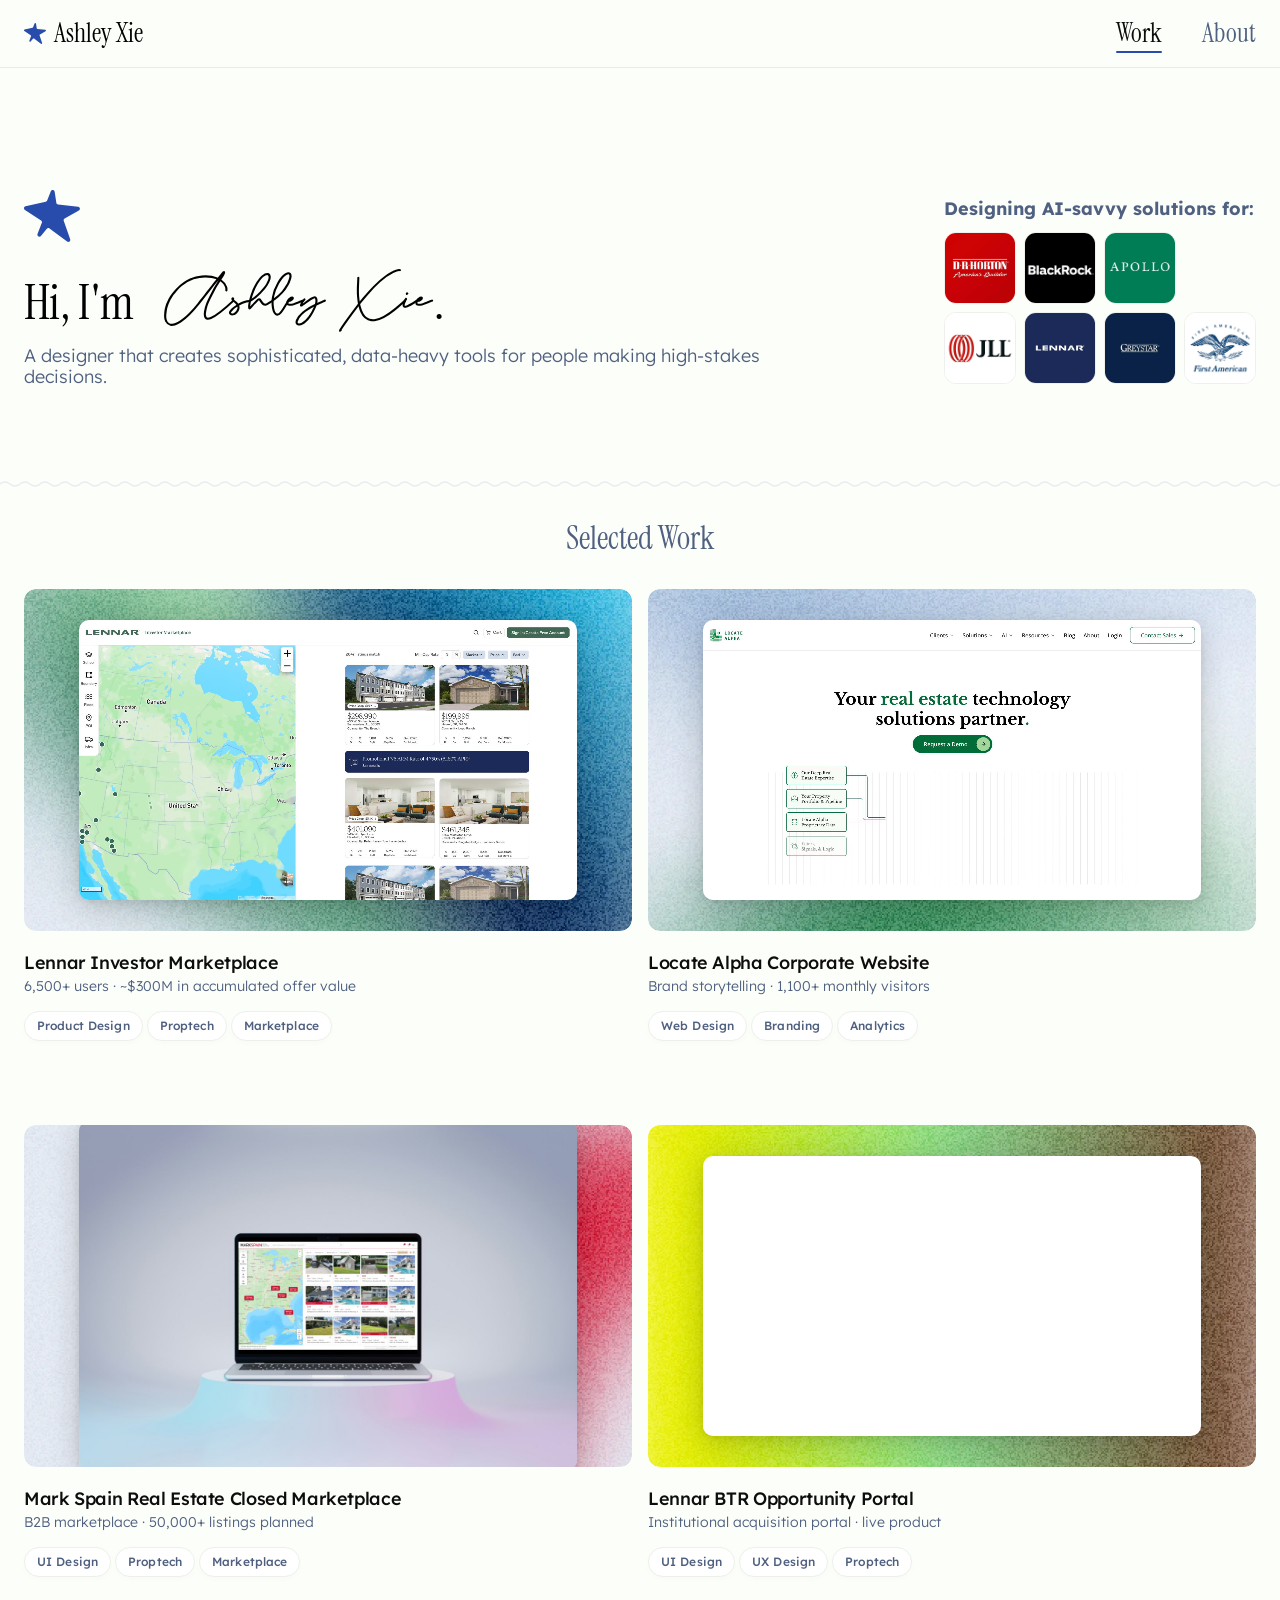
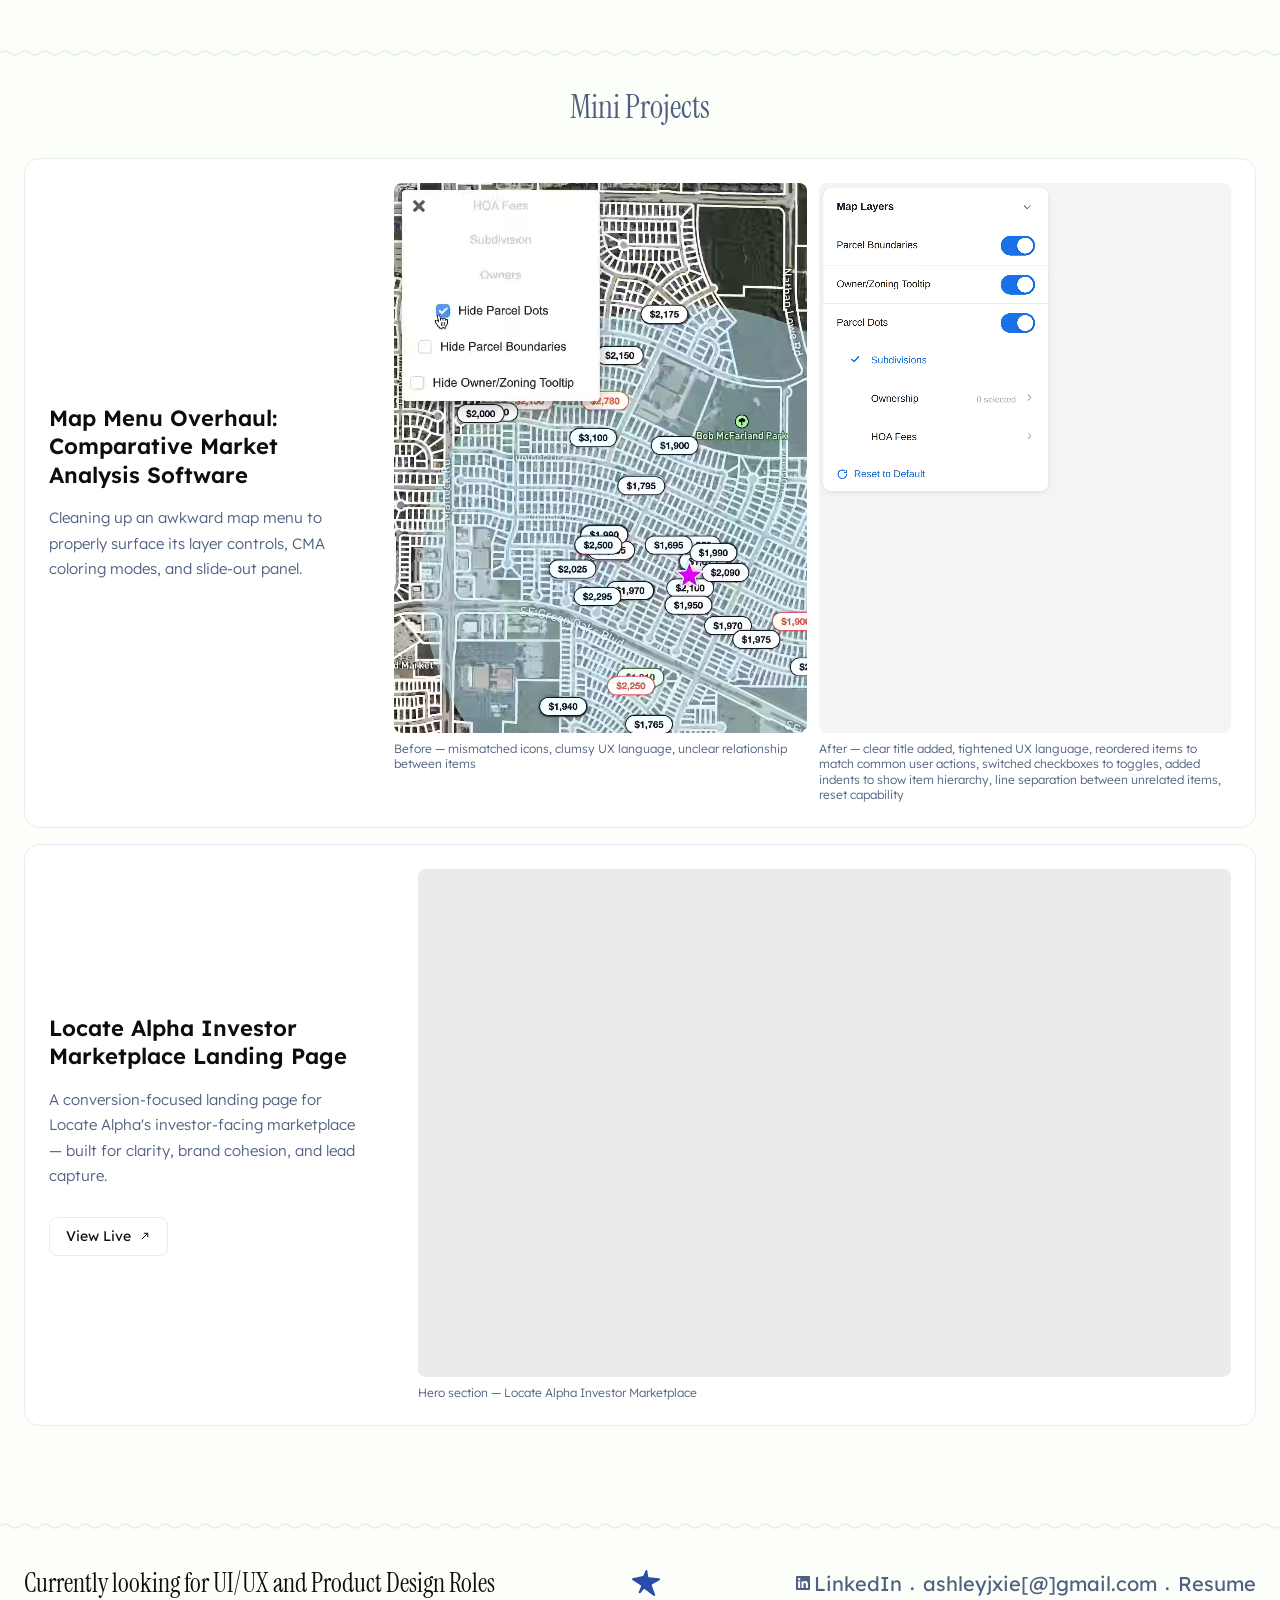
==== index.html @ 9f080982 "saving storage to load faster" ====
<!DOCTYPE html>
<html lang="en">
<head>
  <meta charset="UTF-8" />
  <meta name="viewport" content="width=device-width, initial-scale=1.0" />
  <title>Ashley Xie — Product Designer</title>
  <meta name="description" content="Ashley Xie is a designer that creates sophisticated, data-heavy tools for people making high-stakes decisions." />
  <link rel="preconnect" href="https://fonts.googleapis.com" />
  <link rel="preconnect" href="https://fonts.gstatic.com" crossorigin />
  <link href="https://fonts.googleapis.com/css2?family=Instrument+Serif:ital@0;1&family=Lexend:wght@300;400;500;600;700&display=swap" rel="stylesheet" />
  <link rel="stylesheet" href="css/tokens.css" />
  <link rel="stylesheet" href="css/styles.css" />
  <link rel="icon" type="image/svg+xml" href="images/star.svg" />
  <script src="https://cdn.amplitude.com/script/bf3e02a8056fb269819f54bf117d6cf0.js" defer></script>
  <script>
    window.amplitude.add(window.sessionReplay.plugin({ sampleRate: 1, serverZone: 'US' }));
    window.amplitude.init('bf3e02a8056fb269819f54bf117d6cf0', {
      serverZone: 'US',
      autocapture: true,
    });
  </script>
<style>
  #page-loader{position:fixed;inset:0;z-index:9999;background:#FCFEF9;display:flex;flex-direction:column;align-items:center;justify-content:center;gap:12px;opacity:1}
</style>
</head>
<body>

  <div id="page-loader" role="status" aria-label="Loading">
    <img src="images/star.svg" alt="" class="loader__star" aria-hidden="true" />
    <span class="loader__name">Ashley Xie</span>
  </div>

  <!-- ── Navigation ─────────────────────────────────────────── -->
  <nav class="nav" role="navigation" aria-label="Main navigation">
    <div class="nav__inner">
      <a href="index.html" class="nav__logo"><img src="images/star.svg" alt="" class="nav__logo-star" aria-hidden="true" />Ashley Xie</a>
      <button class="nav__toggle" aria-label="Toggle navigation menu" aria-expanded="false">
        <span></span><span></span><span></span>
      </button>
      <ul class="nav__links" role="list">
        <li><a href="index.html" class="nav__link active">Work</a></li>
        <li><a href="about/" class="nav__link">About</a></li>
      </ul>
    </div>
  </nav>

  <main>
    <!-- ── Hero ───────────────────────────────────────────────── -->
    <section class="hero" aria-labelledby="hero-heading">
      <div class="container">
        <div class="hero__layout">
          <div class="hero__body">
            <img src="images/star.svg" alt="" class="hero__star" aria-hidden="true" />
            <p class="hero__statement" id="hero-heading">
              <span class="hero__line1">Hi, I'm<span id="hero-signature" aria-label="Ashley Xie"><noscript> Ashley Xie</noscript></span>.</span>
              <span class="hero__sub">A designer that creates sophisticated, data-heavy tools for people making high-stakes decisions.</span>
            </p>
          </div>
          <div class="hero__aside">
            <p class="hero__aside-text"><strong>Designing AI-savvy solutions for:</strong></p>
            <div class="hero__logos" role="list" aria-label="Client companies">
              <div class="hero__logo-tile" role="listitem"><img src="images/logos/drhorton.jpeg" alt="DR Horton" /></div>
              <div class="hero__logo-tile" role="listitem"><img src="images/logos/blackrock.png" alt="BlackRock" /></div>
              <div class="hero__logo-tile" role="listitem"><img src="images/logos/apollo.jpeg" alt="Apollo" /></div>
              <div class="hero__logo-tile" role="listitem"><img src="images/logos/jll.png" alt="JLL" /></div>
              <div class="hero__logo-tile" role="listitem"><img src="images/logos/lennar.jpeg" alt="Lennar" /></div>
              <div class="hero__logo-tile" role="listitem"><img src="images/logos/greystar.jpeg" alt="Greystar" /></div>
              <div class="hero__logo-tile" role="listitem"><img src="images/logos/firstamerican.webp" alt="First American" /></div>
            </div>
          </div>
        </div>
      </div>
    </section>

    <!-- ── Hero Divider ─────────────────────────────────────────── -->
    <div class="section-divider" aria-hidden="true"></div>

    <!-- ── Projects ───────────────────────────────────────────── -->
    <section class="projects" aria-labelledby="projects-heading">
      <div class="container">
        <h2 class="projects__heading projects__heading--live" id="projects-heading">Selected Work</h2>
        <div class="projects__grid">

          <!-- Card 1 — Lennar -->
          <article class="card">
            <a href="lennar/" class="card__link" aria-label="View Lennar Investor Marketplace case study">
              <div class="card__thumb card__thumb--media">
                <img class="card__bg" src="images/projects/bg-lennar.webp" alt="" aria-hidden="true" loading="lazy" />
                <video class="card__video" autoplay muted loop playsinline preload="none"
                       poster="images/projects/lennar-card.jpg" aria-hidden="true">
                  <source src="videos/lennar-marketplace.mp4" type="video/mp4" />
                  <source src="videos/lennar-marketplace-loop.webm" type="video/webm; codecs=vp9" />
                </video>
              </div>
              <div class="card__body">
                <h3 class="card__title">Lennar Investor Marketplace</h3>
                <p class="card__desc">6,500+ users · ~$300M in accumulated offer value</p>
                <div class="card__tags">
                  <span class="tag">Product Design</span>
                  <span class="tag">Proptech</span>
                  <span class="tag">Marketplace</span>
                </div>
              </div>
            </a>
          </article>

          <!-- Card 3 — Locate Alpha -->
          <article class="card">
            <a href="locate-alpha/" class="card__link" aria-label="View Locate Alpha Corporate Website case study">
              <div class="card__thumb card__thumb--media">
                <img class="card__bg" src="images/projects/bg-locate-alpha.webp" alt="" aria-hidden="true" loading="lazy" />
                <video class="card__video" autoplay muted loop playsinline preload="none"
                       poster="images/projects/locate-alpha-card.jpg" aria-hidden="true">
                  <source src="videos/locate-alpha-hero.mp4" type="video/mp4" />
                  <source src="videos/locate-alpha-hero-loop.webm" type="video/webm; codecs=vp9" />
                </video>
              </div>
              <div class="card__body">
                <h3 class="card__title">Locate Alpha Corporate Website</h3>
                <p class="card__desc">Brand storytelling · 1,100+ monthly visitors</p>
                <div class="card__tags">
                  <span class="tag">Web Design</span>
                  <span class="tag">Branding</span>
                  <span class="tag">Analytics</span>
                </div>
              </div>
            </a>
          </article>

          <!-- Card 4 — Mark Spain -->
          <article class="card">
            <a href="mark-spain/" class="card__link" aria-label="View Mark Spain Real Estate Closed Marketplace case study">
              <div class="card__thumb card__thumb--media">
                <img class="card__bg" src="images/projects/bg-markspain.webp" alt="" aria-hidden="true" loading="lazy" />
                <video class="card__video" autoplay muted loop playsinline preload="none"
                       poster="images/projects/markspain-card.jpg" aria-hidden="true">
                  <source src="videos/markspain-marketplace.mp4" type="video/mp4" />
                </video>
              </div>
              <div class="card__body">
                <h3 class="card__title">Mark Spain Real Estate Closed Marketplace</h3>
                <p class="card__desc">B2B marketplace · 50,000+ listings planned</p>
                <div class="card__tags">
                  <span class="tag">UI Design</span>
                  <span class="tag">Proptech</span>
                  <span class="tag">Marketplace</span>
                </div>
              </div>
            </a>
          </article>

          <!-- Card 5 — Lennar BTR -->
          <article class="card">
            <a href="lennar-btr/" class="card__link" aria-label="View Lennar BTR Opportunity Portal case study">
              <div class="card__thumb card__thumb--media">
                <img class="card__bg" src="images/projects/bg-lennar-btr.webp" alt="" aria-hidden="true" loading="lazy" />
                <video class="card__video" autoplay muted loop playsinline preload="none"
                       poster="images/projects/lennar-btr-card.jpg" aria-hidden="true">
                  <source src="videos/lennar-btr.mp4" type="video/mp4" />
                  <source src="videos/lennar-btr-loop.webm" type="video/webm; codecs=vp9" />
                </video>
              </div>
              <div class="card__body">
                <h3 class="card__title">Lennar BTR Opportunity Portal</h3>
                <p class="card__desc">Institutional acquisition portal · live product</p>
                <div class="card__tags">
                  <span class="tag">UI Design</span>
                  <span class="tag">UX Design</span>
                  <span class="tag">Proptech</span>
                </div>
              </div>
            </a>
          </article>

        </div>
      </div>
    </section>

    <!-- ── Section Divider ──────────────────────────────────── -->
    <!-- ARCHIVED: additional work section (divider, heading, dreamfinders, capstone cards)
    <div class="section-divider" aria-hidden="true"></div>

    <section class="projects personal-projects" aria-labelledby="personal-projects-heading">
      <div class="container">
        <h2 class="projects__heading projects__heading--live" id="personal-projects-heading">Additional Work</h2>
        <div class="projects__grid">

          <article class="card">
            <a href="dreamfinders/" class="card__link" aria-label="View Dreamfinders Custom Marketplace case study">
              <div class="card__thumb card__thumb--3">
                <img src="images/projects/dreamfinders-card.jpg" alt="Dreamfinders Custom Marketplace" loading="lazy" />
              </div>
              <div class="card__body">
                <h3 class="card__title">Dreamfinders Custom Marketplace</h3>
                <p class="card__desc">Custom marketplace · web accessibility overhaul</p>
                <div class="card__tags">
                  <span class="tag">UI Design</span>
                  <span class="tag">Web Accessibility</span>
                  <span class="tag">Marketplace</span>
                </div>
              </div>
            </a>
          </article>

          <article class="card">
            <a href="capstone/" class="card__link" aria-label="View UI/UX Capstone case study">
              <div class="card__thumb card__thumb--1">
                <img src="images/projects/capstone.png" alt="UI/UX Capstone project screenshot" loading="lazy" />
              </div>
              <div class="card__body">
                <h3 class="card__title">UI/UX Capstone</h3>
                <p class="card__desc">Research to prototype · human-centered design</p>
                <div class="card__tags">
                  <span class="tag">UX Research</span>
                  <span class="tag">UI Design</span>
                  <span class="tag">Capstone</span>
                </div>
              </div>
            </a>
          </article>

        </div>
      </div>
    </section>
    END ARCHIVED -->

    <!-- ── Section Divider ──────────────────────────────────── -->
    <div class="section-divider" aria-hidden="true"></div>

    <!-- ── Mini Projects ─────────────────────────────────────── -->
    <section class="projects" aria-labelledby="mini-projects-heading">
      <div class="container">
        <h2 class="projects__heading projects__heading--live" id="mini-projects-heading">Mini Projects</h2>
        <div class="mini-cards-list">

          <!-- Mini Card — CMA Software -->
          <article class="mini-card">
            <div class="mini-card__text">
              <h3 class="mini-card__title">Map Menu Overhaul: Comparative Market Analysis Software</h3>
              <p class="mini-card__desc">Cleaning up an awkward map menu to properly surface its layer controls, CMA coloring modes, and slide-out panel.</p>
            </div>
            <div class="mini-card__images mini-card__images--portrait">
              <div class="mini-card__image-item">
                <div class="mini-card__image-placeholder mini-card__image-placeholder--portrait">
                  <video autoplay loop muted playsinline preload="auto"
                         poster="images/mini/cma/before-poster.jpg"
                         width="962" height="1284">
                    <source src="images/mini/cma/before.mp4" type="video/mp4">
                    <source src="images/mini/cma/before.webm" type="video/webm">
                  </video>
                </div>
                <p class="mini-card__caption">Before — mismatched icons, clumsy UX language, unclear relationship between items</p>
              </div>
              <div class="mini-card__image-item">
                <div class="mini-card__image-placeholder mini-card__image-placeholder--portrait">
                  <video autoplay loop muted playsinline preload="auto"
                         poster="images/mini/cma/after-poster.jpg"
                         width="1882" height="2494">
                    <source src="images/mini/cma/after.webm" type="video/webm">
                    <source src="images/mini/cma/after.mp4" type="video/mp4">
                  </video>
                </div>
                <p class="mini-card__caption">After — clear title added, tightened UX language, reordered items to match common user actions, switched checkboxes to toggles, added indents to show item hierarchy, line separation between unrelated items, reset capability</p>
              </div>
            </div>
          </article>

          <!-- Mini Card — Locate Alpha Landing Page -->
          <article class="mini-card">
            <div class="mini-card__text">
              <h3 class="mini-card__title">Locate Alpha Investor Marketplace Landing Page</h3>
              <p class="mini-card__desc">A conversion-focused landing page for Locate Alpha's investor-facing marketplace — built for clarity, brand cohesion, and lead capture.</p>
              <a href="https://mbm.locatealpha.com/" target="_blank" rel="noopener noreferrer" class="btn btn--ghost-slide mini-card__link-btn">
                <span class="btn--slide__text">View Live</span>
                <span class="btn--slide__arrow" aria-hidden="true">
                  <svg width="12" height="12" viewBox="0 0 48 48" fill="none" stroke="currentColor" stroke-width="4" stroke-linecap="round" stroke-linejoin="round"><path d="M13 35L35 13"/><path d="M21 13H35V27"/></svg>
                </span>
              </a>
            </div>
            <div class="mini-card__images mini-card__images--single">
              <div class="mini-card__image-item">
                <div class="mini-card__image-placeholder">
                  <video src="images/mini/hero.mp4" autoplay loop muted playsinline style="width:100%;height:100%;object-fit:cover;display:block;"></video>
                </div>
                <p class="mini-card__caption">Hero section — Locate Alpha Investor Marketplace</p>
              </div>
            </div>
          </article>

        </div>
      </div>
    </section>
  </main>

  <!-- ── Footer ─────────────────────────────────────────────── -->
  <footer class="footer" role="contentinfo">
    <div class="container">
      <div class="footer__inner">
        <p class="footer__tagline">Currently looking for UI/UX and Product Design Roles</p>
        <img src="images/star.svg" alt="" class="footer__star-img" aria-hidden="true" />
        <div class="footer__links">
          <a href="https://www.linkedin.com/in/ashley-xie/" target="_blank" rel="noopener noreferrer" class="footer__social-link" aria-label="Connect on LinkedIn">
            <svg width="14" height="14" viewBox="0 0 24 24" fill="currentColor" aria-hidden="true"><path d="M20.447 20.452h-3.554v-5.569c0-1.328-.027-3.037-1.852-3.037-1.853 0-2.136 1.445-2.136 2.939v5.667H9.351V9h3.414v1.561h.046c.477-.9 1.637-1.85 3.37-1.85 3.601 0 4.267 2.37 4.267 5.455v6.286zM5.337 7.433a2.062 2.062 0 0 1-2.063-2.065 2.064 2.064 0 1 1 2.063 2.065zm1.782 13.019H3.555V9h3.564v11.452zM22.225 0H1.771C.792 0 0 .774 0 1.729v20.542C0 23.227.792 24 1.771 24h20.451C23.2 24 24 23.227 24 22.271V1.729C24 .774 23.2 0 22.222 0h.003z"/></svg>
            LinkedIn
          </a>
          <span class="footer__social-sep"> · </span>
          <a href="mailto:ashleyjxie@gmail.com" class="footer__social-link">ashleyjxie[@]gmail.com</a>
          <span class="footer__social-sep"> · </span>
          <a href="Ashley_Xie_Design_Engineer.pdf" target="_blank" class="footer__social-link">Resume</a>
        </div>
      </div>
    </div>
  </footer>

  <script src="js/main.js"></script>
  <script src="js/opentype.min.js"></script>
  <script src="js/signature.js"></script>
</body>
</html>
---- css/tokens.css ----
/* ============================================================
   DESIGN TOKENS
   All CSS custom properties for the Ashley Xie portfolio site.
   Load this file before styles.css and case-study.css.
   ============================================================ */

:root {

  /* ----------------------------------------------------------
     COLORS — Brand palette
     ---------------------------------------------------------- */
  --color-bg:            #FCFEF9;   /* Page / nav background */
  --color-off-white:     #F9FAFC;   /* Subtle surface, stat cards, placeholders */
  --color-light-blue:    #E3E9F9;   /* Accent tint, button hover fill */
  --color-accent:        #274CAB;   /* Primary accent (buttons, links, borders) */
  --color-accent-dark:   #1c3a87;   /* Hover state for accent */
  --color-green:         #5a7a1a;   /* Success / green tag text */
  --color-red:           #BF3E3E;   /* Error / red tag text */
  --color-text:          #0D0D0D;   /* Primary body text */
  --color-text-muted:    #4F6080;   /* Secondary / muted text */
  --color-border:        #E8ECF2;   /* Default border / divider */

  /* ----------------------------------------------------------
     COLORS — Extended / one-off values
     ---------------------------------------------------------- */
  --color-white:         #ffffff;   /* Pure white (cards, meta items) */
  --color-black:         #000000;   /* Nav logo, hero statement text */
  --color-tag-border:    #EEF0EB;   /* Default tag border */
  --color-tag-green-bg:  #EAF4D4;   /* Green tag background */
  --color-tag-red-bg:    #FAEDED;   /* Red tag background */
  --color-thumb-bg:      #ebebeb;   /* Mini-card thumbnail background */
  --color-warm:          #FAF3E9;   /* Tan / warm container background */
  --color-border-dark:   #D0D5DD;   /* Stronger border (cs-step-img-box--wide-flex) */
  --color-placeholder:   #999999;   /* Placeholder label text */
  --color-hl-green:      #76980F;   /* Highlighted keyword — green */

  /* ----------------------------------------------------------
     COLORS — Semantic transparent values
     ---------------------------------------------------------- */
  --color-nav-bg:        rgba(252, 254, 249, 0.92);   /* Nav backdrop (--color-bg @ 92%) */
  --color-shadow-accent: rgba(39, 76, 171, 0.25);     /* Accent button shadow */
  --color-shadow-xs:     rgba(0, 0, 0, 0.02);         /* Hairline box shadow */
  --color-shadow-sm:     rgba(0, 0, 0, 0.06);         /* Card/nav-item hover shadow */
  --color-shadow-md:     rgba(0, 0, 0, 0.08);         /* Mobile nav drop shadow */

  /* ----------------------------------------------------------
     TYPOGRAPHY — Font families
     ---------------------------------------------------------- */
  --font:                'Lexend', sans-serif;
  --font-serif:          'Instrument Serif', serif;

  /* ----------------------------------------------------------
     TYPOGRAPHY — Type scale
     (all values are pixel-exact matches to existing usage)
     ---------------------------------------------------------- */
  --text-2xs:  13px;   /* cs-sidenav, nav label, placeholder text */
  --text-xs:   12px;   /* Tags, section-label, card arrow, scroll-hint */
  --text-sm:   14px;   /* Buttons, card desc (floor), mini-card btn, exp-role */
  --text-base: 16px;   /* Body, meta value, card desc (cap) */
  --text-md:   18px;   /* Hero aside/statement/sub, cs-section p, cs-list */
  --text-lg:   22px;   /* Projects heading, cs-section h3 */
  --text-xl:   32px;   /* Section title, cs-section h2, lennar/markspain h3 */
  --text-2xl:  48px;   /* Stat numbers, hero line1 */
  --text-3xl:  72px;   /* (reserved — declared in scale) */
  --text-mini-title: 17px; /* Mini-card title */
  --text-mini-desc:  15px; /* Mini-card description */
  --text-serif-sm: 20px;  /* Footer social link, footer link, footer sep */
  --text-serif-md: 22px;  /* Footer tagline/col-heading at narrow viewport */
  --text-serif-lg: 26px;  /* Nav logo, footer tagline, footer col-heading, footer links */
  --text-serif-xl: 41px;  /* About page label */
  --text-serif-2xl: 48px; /* Hero line1 (same as --text-2xl, kept as alias) */

  /* ----------------------------------------------------------
     TYPOGRAPHY — Font weights
     ---------------------------------------------------------- */
  --weight-light:   300;
  --weight-regular: 400;
  --weight-medium:  500;
  --weight-semibold: 600;

  /* ----------------------------------------------------------
     TYPOGRAPHY — Line heights
     ---------------------------------------------------------- */
  --leading-tight:  1.1;
  --leading-snug:   1.2;
  --leading-normal: 1.3;
  --leading-base:   1.4;
  --leading-relaxed: 1.65;
  --leading-loose:  1.7;
  --leading-looser: 1.8;

  /* ----------------------------------------------------------
     TYPOGRAPHY — Letter spacing
     ---------------------------------------------------------- */
  --tracking-tighter: -0.03em;
  --tracking-tight:   -0.02em;
  --tracking-snug:    -0.01em;
  --tracking-normal:  0;
  --tracking-wide:    0.01em;
  --tracking-wider:   0.03em;
  --tracking-widest:  0.04em;
  --tracking-label:   0.05em;
  --tracking-caps:    0.06em;
  --tracking-caps-md: 0.08em;
  --tracking-caps-lg: 0.1em;

  /* ----------------------------------------------------------
     SPACING — 4px-base scale
     ---------------------------------------------------------- */
  --space-0:   2px;    /* Hairline / very fine offset (footer social link underline bottom) */
  --space-1:   4px;    /* Fine detail padding/margin */
  --space-1h:  6px;    /* Nav toggle padding, tags gap, card__tags gap */
  /* Underline offset: position underline decorators 3px below baseline */
  --underline-offset: -3px;
  --space-2:   8px;    /* --space-xs alias; toggle gap, tag padding-y */
  --space-3:   12px;   /* Margin-bottom, iter-phones gap */
  --space-4:   14px;   /* Button padding-y, loader gap */
  --space-5:   16px;   /* --space-sm alias; standard gaps, card body padding */
  --space-5h:  18px;   /* cs-cards grid gap */
  --space-5q:  22px;   /* cs-list li left padding (dash width) */
  --space-6:   20px;   /* Card body padding-top, cs-step-img padding */
  --space-7:   24px;   /* --space-md alias; container-px default */
  --space-8:   28px;   /* Button padding-x */
  --space-9:   32px;   /* Footer col margin, scroll-hint line width */
  --space-10:  36px;   /* Loader star size */
  --space-11:  40px;   /* Nav links gap, footer divider col margin, footer padding */
  --space-12:  48px;   /* --space-lg alias; hero layout gap */
  --space-13:  56px;   /* Hero star size, case-study container-px */
  --space-14:  60px;   /* cs-hero__split gap */
  --space-15:  64px;   /* Footer divider + col margin-left */
  --space-16:  80px;   /* About-split gap, --space-xl default */
  --space-17:  84px;   /* Projects grid row gap */
  --space-18:  96px;   /* --space-2xl at 768px */
  --space-19: 120px;   /* --space-2xl default */
  --space-20: 160px;   /* (reserved) */

  /* Named aliases matching existing variable names */
  --space-xs:  var(--space-2);    /* 8px */
  --space-sm:  var(--space-5);    /* 16px */
  --space-md:  var(--space-7);    /* 24px */
  --space-lg:  var(--space-12);   /* 48px */
  --space-xl:  var(--space-16);   /* 80px */
  --space-2xl: var(--space-19);   /* 120px */

  /* ----------------------------------------------------------
     BORDER — Widths
     ---------------------------------------------------------- */
  --border-1: 1px;
  --border-2: 1.5px;
  --border-3: 2px;
  --border-4: 3px;

  /* ----------------------------------------------------------
     BORDER — Radii
     ---------------------------------------------------------- */
  --radius-2xs: 2px;    /* Focus-visible border-radius, underline borders */
  --radius-xs:  4px;    /* Focus-visible border-radius */
  --radius-sm:  8px;    /* Small elements, mini-card btn, mini-card thumb mobile */
  --radius-md:  16px;   /* Standard cards, cs-img-frame, cs-step-img-box */
  --radius-lg:  24px;   /* Large containers, cs-cover, cs-gif-container */
  --radius-xl:  10px;   /* Mini-card thumb */
  --radius-card: 12px;  /* Card thumb, card focus-within */
  --radius-pill: 100px; /* Buttons, tags */

  /* ----------------------------------------------------------
     LAYOUT
     ---------------------------------------------------------- */
  --container-max: 1440px;
  --container-px:  24px;
  --nav-h:         68px;

  /* ----------------------------------------------------------
     TRANSITIONS
     ---------------------------------------------------------- */
  --ease:            0.22s ease;                          /* Default micro-interaction */
  --ease-fast:       0.2s ease;                           /* Toggle spans */
  --ease-medium:     0.3s ease;                           /* Arrow rotate */
  --ease-slow:       0.35s ease;                          /* Page loader fade */
  --ease-slide:      0.38s ease;                          /* Slide-button color */
  --ease-hover:      0.4s ease;                           /* Card thumbnail zoom */
  --ease-cubic:      cubic-bezier(0.4, 0, 0.2, 1);       /* Slide-button fill */
  --ease-slide-full: 0.38s cubic-bezier(0.4, 0, 0.2, 1); /* Slide-button fill combined */

  /* ----------------------------------------------------------
     EFFECTS
     ---------------------------------------------------------- */
  --blur-nav: blur(16px);   /* Nav backdrop-filter */

  /* ----------------------------------------------------------
     CARD VIDEO MEDIA
     ---------------------------------------------------------- */
  --radius-video:       10px;
  --video-inset:        9%;   /* padding on each side → video is ~82% wide */
  --video-inset-mobile: 5%;   /* padding on each side → video is ~90% wide on ≤640px */
  --shadow-video:       0 6px 32px rgba(0,0,0,0.18), 0 2px 8px rgba(0,0,0,0.08);
  --shadow-video-hover: 0 12px 44px rgba(0,0,0,0.26), 0 4px 12px rgba(0,0,0,0.12);
}
---- css/styles.css ----
/* ============================================================
   CUSTOM PROPERTIES
   (Tokens are defined in tokens.css — loaded before this file.)
   ============================================================ */

/* ============================================================
   PAGE LOADER
   ============================================================ */
#page-loader {
  position: fixed;
  inset: 0;
  z-index: 9999;
  background: var(--color-bg);
  display: flex;
  flex-direction: column;
  align-items: center;
  justify-content: center;
  gap: var(--space-4);
  opacity: 0;
  pointer-events: none;
  transition: opacity var(--ease-slow);
}
#page-loader.is-visible {
  opacity: 1;
  pointer-events: auto;
}
#page-loader.is-hidden {
  opacity: 0;
  pointer-events: none;
}
.loader__star {
  width: var(--space-10);
  height: var(--space-10);
  animation: loader-spin 1.1s linear infinite;
}
.loader__name {
  font-size: var(--text-base);
  font-weight: var(--weight-regular);
  color: var(--color-text);
  letter-spacing: -0.01em;
}
@keyframes loader-spin {
  to { transform: rotate(360deg); }
}

/* ============================================================
   RESET
   ============================================================ */
*, *::before, *::after { box-sizing: border-box; margin: 0; padding: 0; }
html { scroll-behavior: smooth; overflow-x: hidden; }
body { overflow-x: hidden; }
body {
  font-family: var(--font);
  font-size: var(--text-base);
  line-height: var(--leading-relaxed);
  color: var(--color-text);
  background: var(--color-bg);
  -webkit-font-smoothing: antialiased;
  min-font-size: var(--text-xs);
}
img, video { max-width: 100%; height: auto; display: block; }
a { color: inherit; text-decoration: none; }
ul { list-style: none; }
button { font-family: var(--font); cursor: pointer; border: none; background: none; }

@media (pointer: fine) {
  :root {
    --cursor-star: url("data:image/svg+xml,%3Csvg width='24' height='24' viewBox='0 0 561 513' fill='none' xmlns='http://www.w3.org/2000/svg'%3E%3Cpath d='M268.862 12.5984C276.417 -6.34625 304.158 -3.15428 307.213 17.0113L323.858 126.869C325.22 135.859 332.474 142.798 341.515 143.761L542.389 165.145C561.911 167.223 567.065 193.251 549.808 202.612L407.221 279.962C398.558 284.662 394.61 294.972 397.918 304.256L462.609 485.765C469.223 504.323 447.85 520.255 431.954 508.617L255.805 379.649C247.326 373.442 235.491 374.854 228.711 382.881L169.612 452.851C154.971 470.185 127.347 453.605 135.758 432.531L178.976 324.257C182.55 315.301 179.226 305.07 171.07 299.926L9.33997 197.919C-5.77723 188.384 -1.75042 165.32 15.7033 161.472L217.824 116.908C224.295 115.481 229.64 110.942 232.095 104.786L268.862 12.5984Z' fill='%23274CAB'/%3E%3C/svg%3E") 12 12;
  }
  html, body { cursor: var(--cursor-star), auto; }
  a, button, [role="button"], label[for], select { cursor: var(--cursor-star), pointer; }
}

/* ============================================================
   LAYOUT
   ============================================================ */
.container {
  max-width: var(--container-max);
  margin: 0 auto;
  padding: 0 var(--container-px);
}

/* ============================================================
   NAVIGATION
   ============================================================ */
.nav {
  position: fixed;
  top: 0; left: 0; right: 0;
  height: var(--nav-h);
  background: var(--color-nav-bg);
  backdrop-filter: var(--blur-nav);
  -webkit-backdrop-filter: var(--blur-nav);
  border-bottom: var(--border-1) solid var(--color-border);
  z-index: 200;
}

.nav__inner {
  width: 100%;
  padding: 0 var(--container-px);
  height: 100%;
  display: flex;
  align-items: center;
  justify-content: space-between;
}

.nav__logo {
  display: flex;
  align-items: center;
  gap: var(--space-2);
  font-size: var(--text-serif-lg);
  font-family: var(--font-serif);
  font-weight: var(--weight-regular);
  letter-spacing: var(--tracking-normal);
  color: var(--color-black);
  transition: opacity var(--ease);
}
.nav__logo:hover { opacity: 0.75; }
.nav__logo-star {
  width: 22px;
  height: 22px;
  object-fit: contain;
  flex-shrink: 0;
}

.nav__links {
  display: flex;
  gap: var(--space-11);
  align-items: center;
}

.nav__link {
  font-size: var(--text-serif-lg);
  font-family: var(--font-serif);
  font-weight: var(--weight-regular);
  color: var(--color-text-muted);
  transition: color var(--ease);
  position: relative;
}
.nav__link::after {
  content: '';
  position: absolute;
  bottom: var(--underline-offset); left: 0; right: 0;
  height: var(--border-3);
  background: var(--color-accent);
  border-radius: var(--radius-2xs);
  transform: scaleX(0);
  transition: transform var(--ease);
  transform-origin: left;
}
.nav__link:hover,
.nav__link.active { color: var(--color-text); }
.nav__link:hover::after,
.nav__link.active::after { transform: scaleX(1); }

/* hamburger */
.nav__toggle {
  display: none;
  flex-direction: column;
  gap: var(--space-1);
  padding: var(--space-1h);
}
.nav__toggle span {
  display: block;
  width: 22px; height: var(--border-3);
  background: var(--color-text);
  border-radius: var(--radius-2xs);
  transition: transform var(--ease-fast), opacity var(--ease-fast);
}
.nav__toggle[aria-expanded="true"] span:nth-child(1) { transform: translateY(7px) rotate(45deg); }
.nav__toggle[aria-expanded="true"] span:nth-child(2) { opacity: 0; }
.nav__toggle[aria-expanded="true"] span:nth-child(3) { transform: translateY(-7px) rotate(-45deg); }

/* ============================================================
   BUTTONS
   ============================================================ */
.btn {
  display: inline-flex;
  align-items: center;
  gap: var(--space-2);
  padding: var(--space-4) var(--space-8);
  border-radius: var(--radius-pill);
  font-family: var(--font);
  font-size: var(--text-sm);
  font-weight: var(--weight-medium);
  transition: all var(--ease);
  text-decoration: none;
  border: none;
}
.btn--primary {
  background: var(--color-accent);
  color: var(--color-white);
}
.btn--primary:hover {
  background: var(--color-accent-dark);
  transform: translateY(-2px);
  box-shadow: 0 var(--space-2) var(--space-7) var(--color-shadow-accent);
}
.btn--primary:focus-visible {
  outline: var(--border-4) solid var(--color-accent);
  outline-offset: var(--border-4);
}
.btn--ghost {
  background: transparent;
  color: var(--color-accent);
  border: var(--border-2) solid var(--color-accent);
}
.btn--ghost:hover {
  background: var(--color-light-blue);
}

/* Ghost outline + slide-bubble on hover */
.btn--ghost-slide {
  position: relative;
  overflow: hidden;
  background: transparent;
  color: var(--color-text);
  border: var(--border-1) solid var(--color-border);
  gap: 0;
  transition: color var(--ease-slide), border-color var(--ease-slide);
}
.btn--ghost-slide::before {
  content: '';
  position: absolute;
  inset: 0;
  background: var(--color-light-blue);
  border-radius: inherit;
  transform: scaleX(0);
  transform-origin: left center;
  transition: transform var(--ease-slide-full);
}
.btn--ghost-slide:hover {
  color: var(--color-accent);
  border-color: var(--color-accent);
}
.btn--ghost-slide:hover::before {
  transform: scaleX(1);
}
.btn--ghost-slide:hover .btn--slide__arrow {
  transform: rotate(45deg);
}

/* Slide-bubble button */
.btn--slide {
  position: relative;
  overflow: hidden;
  background: var(--color-accent);
  color: var(--color-white);
  border: var(--border-2) solid var(--color-accent);
  gap: 0;
  transition: color var(--ease-slide), border-color var(--ease-slide);
}
.btn--slide::before {
  content: '';
  position: absolute;
  inset: 0;
  background: var(--color-light-blue);
  border-radius: inherit;
  transform: scaleX(0);
  transform-origin: left center;
  transition: transform var(--ease-slide-full);
}
.btn--slide:hover {
  color: var(--color-accent);
  border-color: var(--color-accent);
}
.btn--slide:hover::before {
  transform: scaleX(1);
}
.btn--slide__text,
.btn--slide__arrow {
  position: relative;
  z-index: 1;
}
.btn--slide__arrow {
  display: inline-flex;
  align-items: center;
  margin-left: var(--space-2);
  transition: transform var(--ease-medium);
}
.btn--slide:hover .btn--slide__arrow {
  transform: rotate(45deg);
}

/* ============================================================
   TAGS
   ============================================================ */
.tag {
  display: inline-block;
  padding: var(--space-1) 12px;
  background: var(--color-white);
  color: var(--color-text-muted);
  border: var(--border-1) solid var(--color-tag-border);
  border-radius: var(--radius-pill);
  font-size: var(--text-xs);
  font-weight: var(--weight-medium);
  letter-spacing: var(--tracking-wide);
  box-shadow: 0 var(--border-3) 6px var(--color-shadow-xs);
}
.tag--green { background: var(--color-tag-green-bg); color: var(--color-green); }
.tag--red   { background: var(--color-tag-red-bg);   color: var(--color-red); }

/* ============================================================
   SECTION HEADING
   ============================================================ */
.section-label {
  font-size: var(--text-xs);
  font-weight: var(--weight-medium);
  letter-spacing: var(--tracking-caps-lg);
  text-transform: uppercase;
  color: var(--color-accent);
  margin-bottom: var(--space-sm);
}
.section-title {
  font-size: var(--text-xl);
  font-weight: var(--weight-medium);
  letter-spacing: var(--tracking-tight);
  color: var(--color-text);
}

/* ============================================================
   HERO
   ============================================================ */
.hero {
  padding-top: calc(var(--nav-h) + var(--space-2xl));
  padding-bottom: var(--nav-h);
}

@keyframes star-fall {
  0%   { transform: translateY(0) rotate(0deg) scale(1); opacity: 1; }
  80%  { opacity: 1; }
  100% { transform: translateY(110vh) rotate(720deg) scale(0.5); opacity: 0; }
}
.star-particle {
  position: fixed;
  top: -60px;
  pointer-events: none;
  z-index: 9999;
  animation: star-fall linear forwards;
}

@keyframes wiggle {
  0%   { transform: rotate(0deg); }
  20%  { transform: rotate(-18deg); }
  40%  { transform: rotate(14deg); }
  60%  { transform: rotate(-9deg); }
  80%  { transform: rotate(5deg); }
  100% { transform: rotate(0deg); }
}
@keyframes wiggle-hover {
  0%   { transform: rotate(0deg); }
  20%  { transform: rotate(-18deg); }
  40%  { transform: rotate(14deg); }
  60%  { transform: rotate(-9deg); }
  80%  { transform: rotate(5deg); }
  100% { transform: rotate(0deg); }
}

.hero__star {
  width: var(--space-13);
  height: var(--space-13);
  object-fit: contain;
  display: block;
  margin-bottom: var(--space-md);
  transform-origin: center center;
  animation: wiggle 0.7s ease-in-out;
  cursor: default;
}
.hero__star:hover {
  animation: wiggle-hover 0.7s ease-in-out;
}

.hero__layout {
  display: flex;
  align-items: flex-end;
  justify-content: space-between;
  gap: var(--space-lg);
}

.hero__body {
  flex: 0 0 auto;
  max-width: 60%;
}

.hero__aside {
  flex: 0 0 auto;
  max-width: 34%;
  padding-bottom: var(--space-1);
}

.hero__aside-text {
  font-size: var(--text-md);
  font-weight: var(--weight-light);
  color: var(--color-text-muted);
  line-height: var(--leading-snug);
}

.hero__line1 {
  font-size: var(--text-2xl);
  font-family: var(--font-serif);
  display: block;
  position: relative;
  padding-bottom: var(--space-6);
  margin-bottom: var(--space-3);
}
.hero__line1 { padding-bottom: 0; margin-bottom: var(--space-3); }
#hero-signature { margin-left: 0.6em; }

.hero__statement {
  font-size: var(--text-md);
  font-weight: var(--weight-regular);
  color: var(--color-black);
  line-height: var(--leading-snug);
  letter-spacing: var(--tracking-normal);
  max-width: 100%;
}

.hero__sub {
  display: block;
  font-size: var(--text-md);
  font-weight: var(--weight-light);
  color: var(--color-text-muted);
  line-height: var(--leading-snug);
}

/* highlighted keywords */
.hl-blue,
.hl-green,
.hl-red,
.hl-navy {
  font-weight: var(--weight-regular);
  font-style: normal;
}
.hl-blue  { color: var(--color-accent); }
.hl-green { color: var(--color-hl-green); }
.hl-red   { color: var(--color-red); }
.hl-navy  { color: var(--color-accent-dark); }

/* ============================================================
   HERO LOGO STRIP
   ============================================================ */
.hero__logos {
  display: grid;
  grid-template-columns: repeat(4, 72px);
  gap: var(--space-2);        /* 8px between tiles */
  margin-top: var(--space-3); /* 12px below heading */
}

/* Items 4–7 live in row 2; auto-placement fills cols 1–4 there */
.hero__logo-tile:nth-child(n+4) {
  grid-row-start: 2;
}

.hero__logo-tile {
  width: 72px;
  height: 72px;
  background: var(--color-white);
  border: var(--border-1) solid var(--color-tag-border);
  border-radius: var(--radius-card);
  overflow: hidden;
  display: flex;
  align-items: center;
  justify-content: center;
}

.hero__logo-tile img {
  width: 100%;
  height: 100%;
  object-fit: contain;
  display: block;
}

/* ============================================================
   PROJECTS SECTION
   ============================================================ */
.projects {
  padding: 0 0 var(--space-lg);
}

.projects__header {
  display: flex;
  align-items: flex-end;
  justify-content: space-between;
  margin-bottom: var(--space-lg);
  gap: var(--space-md);
}

.section-divider {
  width: 100%;
  height: var(--space-2);
  background-image: url("data:image/svg+xml,%3Csvg xmlns='http://www.w3.org/2000/svg' width='20' height='8'%3E%3Cpath d='M0 4 Q5 0 10 4 Q15 8 20 4' fill='none' stroke='%23E8ECF2' stroke-width='1.5'/%3E%3C/svg%3E");
  background-repeat: repeat-x;
  background-position: center left;
  margin: var(--space-md) 0 var(--space-md);
}

.projects__heading {
  text-align: center;
  font-size: var(--text-lg);
  font-weight: var(--weight-semibold);
  letter-spacing: var(--tracking-caps);
  text-transform: uppercase;
  color: var(--color-text-muted);
  margin-bottom: var(--space-md);
}

.projects__heading--live {
  font-family: var(--font-serif);
  font-size: clamp(22px, 2.5vw, 32px);
  font-weight: var(--weight-regular);
  letter-spacing: var(--tracking-normal);
  text-transform: none;
  position: relative;
  display: inline-block;
  left: 50%;
  transform: translateX(-50%);
  margin-bottom: var(--space-md);
}

.projects__grid {
  display: grid;
  grid-template-columns: repeat(2, 1fr);
  gap: var(--space-17) var(--space-sm);
}

/* ============================================================
   PROJECT CARD
   ============================================================ */
.card {
  background: transparent;
  border-radius: 0;
  display: flex;
  flex-direction: column;
  box-shadow: none;
}
.card:focus-within {
  outline: var(--border-4) solid var(--color-accent);
  outline-offset: var(--border-3);
  border-radius: var(--radius-card);
}

.card__link {
  display: flex;
  flex-direction: column;
  flex: 1;
  outline: none;
}

.card__thumb {
  width: 100%;
  aspect-ratio: 16 / 9;
  overflow: hidden;
  position: relative;
  flex-shrink: 0;
  border-radius: var(--radius-card);
}
.card__thumb img {
  position: absolute;
  inset: 0;
  width: 100%;
  height: 100%;
  object-fit: cover;
  display: block;
  transition: transform var(--ease-hover);
}
.card:hover .card__thumb img { transform: scale(1.03); }
.card__thumb--2 img { object-position: center 60%; }
.card__thumb--3 img { object-position: center; }
.card__thumb--4 img { object-position: center 58%; }
.card__thumb--5 img { object-position: center; }
.card__thumb--6 img { object-position: center center; }
.card--no-link { cursor: default; }
.card--no-link .card__thumb img { opacity: 0.5; }
.card--no-link:hover .card__thumb img { transform: none; }


.card__thumb--coming-soon {
  display: flex;
  align-items: center;
  justify-content: center;
  background: var(--color-surface);
}
.card__coming-soon {
  font-size: var(--text-sm);
  font-weight: var(--weight-medium);
  letter-spacing: var(--tracking-caps-md);
  text-transform: uppercase;
  color: var(--color-text-muted);
  opacity: 0.5;
}

.card__body {
  padding: var(--space-6) 0 0;
  flex: 1;
  display: flex;
  flex-direction: column;
}

.card__tags {
  display: flex;
  flex-wrap: wrap;
  gap: var(--space-1);
  margin-top: var(--space-sm);
}

.card__title {
  font-size: clamp(17px, 1.4vw, 21px);
  font-weight: var(--weight-medium);
  letter-spacing: var(--tracking-tight);
  color: var(--color-text);
  line-height: var(--leading-normal);
  margin-bottom: var(--space-1);
}

.card__desc {
  font-size: clamp(14px, 1.1vw, 16px);
  font-weight: var(--weight-light);
  color: var(--color-text-muted);
  line-height: var(--leading-snug);
  flex: 1;
}

.card__arrow {
  display: inline-flex;
  align-items: center;
  gap: var(--space-1);
  margin-top: var(--space-6);
  font-size: var(--text-xs);
  font-weight: var(--weight-medium);
  color: var(--color-accent);
  letter-spacing: var(--tracking-wider);
}
.card__arrow svg {
  transition: transform var(--ease);
}
.card:hover .card__arrow svg { transform: translateX(var(--space-1)); }

/* ============================================================
   MINI CARDS (about page)
   ============================================================ */
.mini-cards-list {
  display: flex;
  flex-direction: column;
  gap: var(--space-sm);
}

.mini-card {
  display: flex;
  flex-direction: row;
  align-items: stretch;
  border: var(--border-1) solid var(--color-border);
  border-radius: var(--radius-md);
  background: var(--color-white);
  overflow: hidden;
}

.mini-card__text {
  flex: 0 0 30%;
  display: flex;
  flex-direction: column;
  gap: var(--space-sm);
  justify-content: center;
  padding: var(--space-lg) var(--space-md);
}

.mini-card__title {
  font-size: var(--text-lg);
  font-weight: var(--weight-semibold);
  color: var(--color-text);
  line-height: var(--leading-normal);
}

.mini-card__desc {
  font-size: var(--text-mini-desc);
  font-weight: var(--weight-light);
  color: var(--color-text-muted);
  line-height: var(--leading-loose);
}

.mini-card__images {
  flex: 1;
  display: grid;
  grid-template-columns: 1fr 1fr;
  gap: var(--space-3);
  padding: var(--space-md) var(--space-md) var(--space-md) 0;
  align-items: start;
}

.mini-card__image-item {
  display: flex;
  flex-direction: column;
  gap: var(--space-2);
}

.mini-card__image-placeholder {
  aspect-ratio: 16 / 10;
  background: var(--color-thumb-bg);
  border-radius: var(--radius-sm);
  overflow: hidden;
}

.mini-card__image-placeholder--portrait {
  aspect-ratio: 3 / 4;
}

.mini-card__image-placeholder img,
.mini-card__image-placeholder video {
  width: 100%;
  height: 100%;
  object-fit: cover;
  display: block;
}

.mini-card__caption {
  font-size: var(--text-xs);
  font-weight: var(--weight-light);
  color: var(--color-text-muted);
  line-height: var(--leading-normal);
}

/* Single full-width image variant */
.mini-card__images--single {
  grid-template-columns: 1fr;
  padding-left: var(--space-md);
}
.mini-card__images--single .mini-card__image-item {
  width: 100%;
}
.mini-card__images--single .mini-card__image-placeholder {
  width: 100%;
}
.mini-card__images--single .mini-card__image-placeholder img {
  object-position: center center;
}

.mini-card__link-btn {
  margin-top: var(--space-3);
  padding: 7px var(--space-sm);
  font-size: var(--text-sm);
  font-weight: var(--weight-regular);
  border-radius: var(--radius-sm);
  align-self: flex-start;
}

/* Compact ghost-slide button used in mini-card and experience section */
.mini-card__link-btn,
.exp-linkedin-btn {
  padding: 7px var(--space-sm);
  font-size: var(--text-sm);
  font-weight: var(--weight-regular);
  border-radius: var(--radius-sm);
  align-self: flex-start;
}
.mini-card__link-btn { margin-top: var(--space-3); }

@media (max-width: 768px) {
  .mini-card { flex-direction: column; }
  .mini-card__text { flex: none; padding: var(--space-md); }
  .mini-card__images { padding: 0 var(--space-md) var(--space-md); }
}

@media (max-width: 480px) {
  .mini-card__images { grid-template-columns: 1fr; }
}

/* ============================================================
   FOOTER
   ============================================================ */
.footer {
  background: var(--color-bg);
  position: relative;
  padding: var(--space-11) 0;
  margin-top: var(--space-lg);
}
.footer::before {
  content: '';
  position: absolute;
  top: 0;
  left: 0;
  right: 0;
  height: var(--space-2);
  background-image: url("data:image/svg+xml,%3Csvg xmlns='http://www.w3.org/2000/svg' width='20' height='8'%3E%3Cpath d='M0 4 Q5 0 10 4 Q15 8 20 4' fill='none' stroke='%23E8ECF2' stroke-width='1.5'/%3E%3C/svg%3E");
  background-repeat: repeat-x;
  background-position: top left;
}

.footer__inner {
  display: flex;
  align-items: center;
  justify-content: space-between;
  gap: var(--space-sm);
}

.footer__tagline {
  font-size: var(--text-serif-lg);
  font-family: var(--font-serif);
  font-weight: var(--weight-regular);
  color: var(--color-text);
}

.footer__star-img {
  width: var(--space-8);
  height: var(--space-8);
  object-fit: contain;
  flex-shrink: 0;
}

.footer__links {
  display: flex;
  align-items: center;
  flex-shrink: 0;
}

.footer__social-link {
  display: inline-flex;
  align-items: center;
  gap: var(--space-1);
  font-size: var(--text-serif-sm);
  font-weight: var(--weight-regular);
  color: var(--color-text-muted);
  transition: color var(--ease);
  position: relative;
}
.footer__social-link::after {
  content: '';
  position: absolute;
  bottom: calc(-1 * var(--space-0)); left: 0; right: 0;
  height: var(--border-1);
  background: var(--color-accent);
  transform: scaleX(0);
  transition: transform var(--ease);
  transform-origin: left;
}
.footer__social-link:hover { color: var(--color-text); }
.footer__social-link:hover::after { transform: scaleX(1); }

.footer__social-sep {
  display: inline-flex;
  align-items: center;
  align-self: center;
  color: var(--color-text-muted);
  font-size: var(--text-serif-sm);
  padding: 0 var(--space-2);
  height: 1em;
  line-height: 1;
  transform: translateY(-0.05em);
}
.footer__social-sep {
  display: inline-block;
  margin-top: var(--space-3);
  color: var(--color-text-muted);
  font-size: var(--text-serif-sm);
}

/* Vertical divider */
.footer__divider {
  display: flex;
  align-items: center;
  justify-content: center;
  align-self: stretch;
  flex-shrink: 0;
  width: var(--space-11);
}
.footer__divider::after {
  content: '';
  display: block;
  width: var(--space-13);
  height: var(--space-13);
  background-image: url('../images/star.svg');
  background-size: contain;
  background-repeat: no-repeat;
  background-position: center;
}

/* Nav columns */
.footer__col {
  display: flex;
  flex-direction: column;
  gap: var(--space-1);
  min-width: var(--space-19);
  align-items: flex-start;
}

.footer__divider + .footer__col { margin-left: var(--space-15); }
.footer__col + .footer__col    { margin-left: var(--space-11); }
.footer__col-heading {
  font-size: var(--text-serif-lg);
  font-family: var(--font-serif);
  font-weight: var(--weight-regular);
  color: var(--color-text);
  margin-bottom: var(--space-1);
  display: inline-block;
  border-bottom: var(--border-3) solid var(--color-accent);
  padding-bottom: var(--space-1);
}
.footer__link {
  font-size: var(--text-serif-sm);
  color: var(--color-text-muted);
  transition: color var(--ease);
  position: relative;
  display: inline-block;
  white-space: nowrap;
}
.footer__link::before {
  content: '• ';
  color: var(--color-text-muted);
}
.footer__link::after {
  content: '';
  position: absolute;
  bottom: var(--underline-offset); left: 0; right: 0;
  height: var(--border-3);
  background: var(--color-accent);
  border-radius: var(--radius-2xs);
  transform: scaleX(0);
  transition: transform var(--ease);
  transform-origin: left;
}
.footer__link:hover { color: var(--color-text); }
.footer__link:hover::after { transform: scaleX(1); }

/* Projects 2-column sub-grid */
.footer__projects {
  display: flex;
  gap: var(--space-9);
}
.footer__projects-col {
  display: flex;
  flex-direction: column;
  gap: var(--space-3);
  align-items: flex-start;
}

/* ============================================================
   ABOUT PAGE
   ============================================================ */
.about-section {
  padding-top: calc((var(--nav-h) + var(--space-2xl)) / 2);
  padding-bottom: var(--space-2xl);
}

.about-split {
  display: grid;
  grid-template-columns: 1fr 1fr;
  gap: var(--space-16);
  align-items: start;
}

.about-label {
  font-size: var(--text-serif-xl);
  font-family: var(--font-serif);
  font-weight: var(--weight-regular);
  color: var(--color-text);
  line-height: var(--leading-snug);
  margin-bottom: var(--space-md);
  display: inline-block;
  border-bottom: var(--border-3) solid var(--color-accent);
  padding-bottom: var(--space-1);
}

.about-bio p.about-label {
  font-size: var(--text-serif-xl);
}
.about-bio p {
  font-size: clamp(18px, 2vw, 22px);
  font-weight: var(--weight-light);
  color: var(--color-text);
  line-height: var(--leading-snug);
  margin-bottom: var(--space-md);
}

.about-skills {
  list-style: none;
  padding: 0;
  margin: 0;
}

.about-skills li {
  font-size: clamp(18px, 2vw, 22px);
  font-weight: var(--weight-light);
  color: var(--color-text);
  padding: var(--space-3) 0;
  border-top: var(--border-1) solid var(--color-border);
  line-height: var(--leading-snug);
}

.about-skills li:last-child {
  border-bottom: var(--border-1) solid var(--color-border);
}

/* ============================================================
   EXPERIENCE SECTION (about page)
   ============================================================ */
.exp-section {
  padding-bottom: var(--space-2xl);
}

.exp-split {
  display: grid;
  grid-template-columns: 1fr 1.6fr;
  gap: var(--space-16);
  align-items: start;
}

.exp-left {
  display: flex;
  flex-direction: column;
  align-items: flex-start;
  gap: var(--space-sm);
}

.exp-blurb {
  font-size: clamp(18px, 2vw, 22px);
  font-weight: var(--weight-light);
  line-height: var(--leading-snug);
  color: var(--color-text);
}

/* Grid lives on the list; rows use subgrid so columns stay aligned */
.exp-list {
  list-style: none;
  padding: 0;
  margin: 0;
  display: grid;
  grid-template-columns: 1fr 1.2fr auto;
  column-gap: var(--space-sm);
}

.exp-row {
  grid-column: 1 / -1;
  display: grid;
  grid-template-columns: subgrid;
  padding: var(--space-3) 0;
  border-top: var(--border-1) solid var(--color-border);
  align-items: center;
  font-size: clamp(16px, 1.8vw, 20px);
  font-weight: var(--weight-light);
  line-height: var(--leading-normal);
  color: var(--color-text);
}

.exp-row:last-child {
  border-bottom: var(--border-1) solid var(--color-border);
}

.exp-company {
  font-weight: var(--weight-regular);
}

.exp-date {
  white-space: nowrap;
}

/* ============================================================
   WORK PAGE
   ============================================================ */
.work-section {
  padding-top: calc(var(--nav-h) + var(--space-xl));
  padding-bottom: var(--space-2xl);
}
.work-section .section-title {
  margin-bottom: var(--space-lg);
}
.work-grid {
  display: grid;
  grid-template-columns: repeat(2, 1fr);
  gap: var(--space-8);
}

/* ============================================================
   PAGE HERO (Work + other inner pages)
   ============================================================ */
.page-hero {
  padding-top: calc(var(--nav-h) + var(--space-xl));
  padding-bottom: var(--space-lg);
  border-bottom: var(--border-1) solid var(--color-border);
  margin-bottom: var(--space-xl);
}
.page-hero h1 {
  font-size: clamp(36px, 5vw, 56px);
  font-weight: var(--weight-semibold);
  letter-spacing: var(--tracking-tighter);
  margin-bottom: var(--space-sm);
}
.page-hero p {
  font-size: var(--text-md);
  font-weight: var(--weight-light);
  color: var(--color-text-muted);
  max-width: 560px;
}

/* ============================================================
   SCROLL HINT
   ============================================================ */
.scroll-hint {
  margin-top: var(--space-lg);
  display: flex;
  align-items: center;
  gap: var(--space-3);
  font-size: var(--text-xs);
  color: var(--color-text-muted);
  letter-spacing: var(--tracking-label);
  text-transform: uppercase;
}
.scroll-hint__line {
  width: var(--space-9); height: var(--border-1);
  background: var(--color-border);
}

/* ============================================================
   MEDIA — TABLET (max 1024px)
   ============================================================ */
@media (max-width: 1300px) {
  /* Tighten footer brand so columns don't overflow */
  .footer__brand { flex: 0 0 40%; padding-right: var(--space-9); }
  .footer__divider + .footer__col { margin-left: var(--space-9); }
  .footer__col + .footer__col { margin-left: var(--space-md); }
}

@media (max-width: 1024px) {
  .projects__grid { gap: var(--space-6) var(--space-3); }
}

@media (max-width: 1200px) {
  :root {
    --container-px: 20px;
    --space-xl: 56px;
    --space-2xl: 72px;
  }

  .about-grid {
    grid-template-columns: 1fr 360px;
    gap: var(--space-13);
  }

  /* Footer: stack */
  .footer__inner { flex-direction: column; gap: var(--space-md); align-items: stretch; }
  .footer__col { margin-left: 0 !important; width: 100%; }
  .footer__divider { display: none; }
  .footer__brand { flex: none; width: 100%; padding-right: 0; padding-bottom: calc(var(--space-md) + var(--space-2)); position: relative; }
  .footer__brand::after {
    content: '';
    position: absolute;
    bottom: 0; left: 0; right: 0;
    height: var(--space-2);
    background-image: url("data:image/svg+xml,%3Csvg xmlns='http://www.w3.org/2000/svg' width='20' height='8'%3E%3Cpath d='M0 4 Q5 0 10 4 Q15 8 20 4' fill='none' stroke='%23E8ECF2' stroke-width='1.5'/%3E%3C/svg%3E");
    background-repeat: repeat-x;
    background-position: bottom left;
  }
  .footer__tagline { font-size: var(--text-serif-md); }
  .footer__col-heading { font-size: var(--text-serif-md); }

  /* Stack social links */
  .footer__social-sep { display: none; }
  .footer__social-link { display: block; margin-top: var(--space-1); }
  .footer__social-link::before { content: '• '; color: var(--color-text-muted); }
  .footer__social-link::after { display: none; }
}

/* ============================================================
   MEDIA — TABLET PORTRAIT (max 768px)
   ============================================================ */
@media (max-width: 768px) {
  :root {
    --container-px: 16px;
    --space-xl: 64px;
    --space-2xl: 96px;
  }

  .nav__links {
    display: none;
    position: fixed;
    top: var(--nav-h);
    left: 0; right: 0;
    background: var(--color-bg);
    flex-direction: column;
    gap: 0;
    border-bottom: var(--border-1) solid var(--color-border);
    padding: var(--space-xs) 0;
    box-shadow: 0 var(--space-2) var(--space-md) var(--color-shadow-md);
  }
  .nav__links.is-open {
    display: flex;
  }
  .nav__link {
    padding: var(--space-4) var(--container-px);
    font-size: var(--text-serif-lg);
  }
  .nav__link::after { display: none; }
  .nav__toggle { display: flex; }

  .projects__header { flex-direction: column; align-items: flex-start; }
  .hero__layout { flex-direction: column; align-items: flex-start; gap: var(--space-6); }
  .hero__body, .hero__aside { max-width: 100%; }

  .projects__grid,
  .work-grid { grid-template-columns: 1fr; gap: var(--space-8); }

  .card:has(.card__thumb--5) { order: 1; }

  /* Footer: stack and bullet list */
  .footer__inner { flex-direction: column; align-items: flex-start; gap: var(--space-sm); }
  .footer__star-img { display: none; }
  .footer__links { flex-direction: column; align-items: flex-start; gap: var(--space-1); }
  .footer__social-sep { display: none; }
  .footer__social-link { margin-top: 0; }
  .footer__social-link::before { content: '• '; color: var(--color-text-muted); }

  .about-split {
    grid-template-columns: 1fr;
    gap: var(--space-xl);
  }

  .exp-split {
    grid-template-columns: 1fr;
    gap: var(--space-lg);
  }

  .exp-list {
    grid-template-columns: 1fr auto;
  }

  .exp-row {
    grid-template-columns: 1fr auto;
    grid-template-rows: auto auto;
    row-gap: var(--border-3);
  }

  .exp-company { grid-column: 1; grid-row: 1; }
  .exp-role    { grid-column: 1; grid-row: 2; color: var(--color-text-muted); font-size: var(--text-sm); }
  .exp-date    { grid-column: 2; grid-row: 1; }

  .footer__inner { flex-direction: column; gap: var(--space-md); align-items: stretch; }
  .footer__col { margin-left: 0 !important; width: 100%; }
  .footer__brand { text-align: left; width: 100%; padding-right: 0; padding-bottom: calc(var(--space-md) + var(--space-2)); position: relative; }
  .footer__brand::after {
    content: '';
    position: absolute;
    bottom: 0;
    left: 0;
    right: 0;
    height: var(--space-2);
    background-image: url("data:image/svg+xml,%3Csvg xmlns='http://www.w3.org/2000/svg' width='20' height='8'%3E%3Cpath d='M0 4 Q5 0 10 4 Q15 8 20 4' fill='none' stroke='%23E8ECF2' stroke-width='1.5'/%3E%3C/svg%3E");
    background-repeat: repeat-x;
    background-position: bottom left;
  }
  .footer__brand-name { justify-content: flex-start; }
  .footer__divider { display: none; }
  .footer__social-sep { display: none; }
  .footer__social-link {
    display: block;
    margin-top: var(--space-1);
  }
  .footer__social-link::before {
    content: '• ';
    color: var(--color-text-muted);
  }
  .footer__social-link::after { display: none; }
  .footer__link::before {
    content: '• ';
    color: var(--color-text-muted);
  }
  .footer__link::after { display: none; }
}

/* ============================================================
   MEDIA — MOBILE (max 480px)
   ============================================================ */
@media (max-width: 480px) {
  :root {
    --container-px: 20px;
    --space-xl: 56px;
    --space-2xl: 80px;
  }

  .hero__statement { font-size: var(--text-md); }
  .hero__sub { font-size: var(--text-md); }

  .card__body { padding: var(--space-sm) var(--space-md) var(--space-6); }
  .card__title { font-size: var(--text-md); }
  .card__desc  { font-size: var(--text-base); }
}

/* ============================================================
   FOCUS STYLES (accessibility)
   ============================================================ */
:focus-visible {
  outline: var(--border-3) solid var(--color-accent);
  outline-offset: var(--border-4);
  border-radius: var(--radius-xs);
}

/* ============================================================
   VIDEO / GIF SUPPORT
   ============================================================ */
.card__thumb video,
.card__thumb .gif-wrap {
  position: absolute;
  inset: 0;
  width: 100%; height: 100%;
  object-fit: cover;
}

/* ============================================================
   CARD VIDEO MEDIA PATTERN
   Background fills container; video is inset, centered, flat.
   ============================================================ */
.card__thumb--media {
  display: flex;
  align-items: center;
  justify-content: center;
  padding: var(--video-inset);
}

/* Background image: full-bleed, stays still on hover */
.card__thumb--media .card__bg {
  position: absolute;
  inset: 0;
  width: 100%;
  height: 100%;
  object-fit: cover;
  border-radius: inherit;
  display: block;
  transition: none;
}

/* Inner video: inset, centered, with soft shadow */
.card__thumb--media .card__video {
  position: relative;
  z-index: 1;
  width: 100%;
  height: auto;
  display: block;
  border-radius: var(--radius-video);
  box-shadow: var(--shadow-video);
  transition: transform 0.3s ease-out, box-shadow 0.3s ease-out;
  transform: scale(1);
}

/* Hover: video scales up slightly, shadow deepens */
.card:hover .card__thumb--media .card__video {
  transform: scale(1.02);
  box-shadow: var(--shadow-video-hover);
}

/* Ensure the background image doesn't scale on card hover */
.card:hover .card__thumb--media .card__bg { transform: none; }

@media (max-width: 640px) {
  .card__thumb--media {
    padding: var(--video-inset-mobile);
  }
}
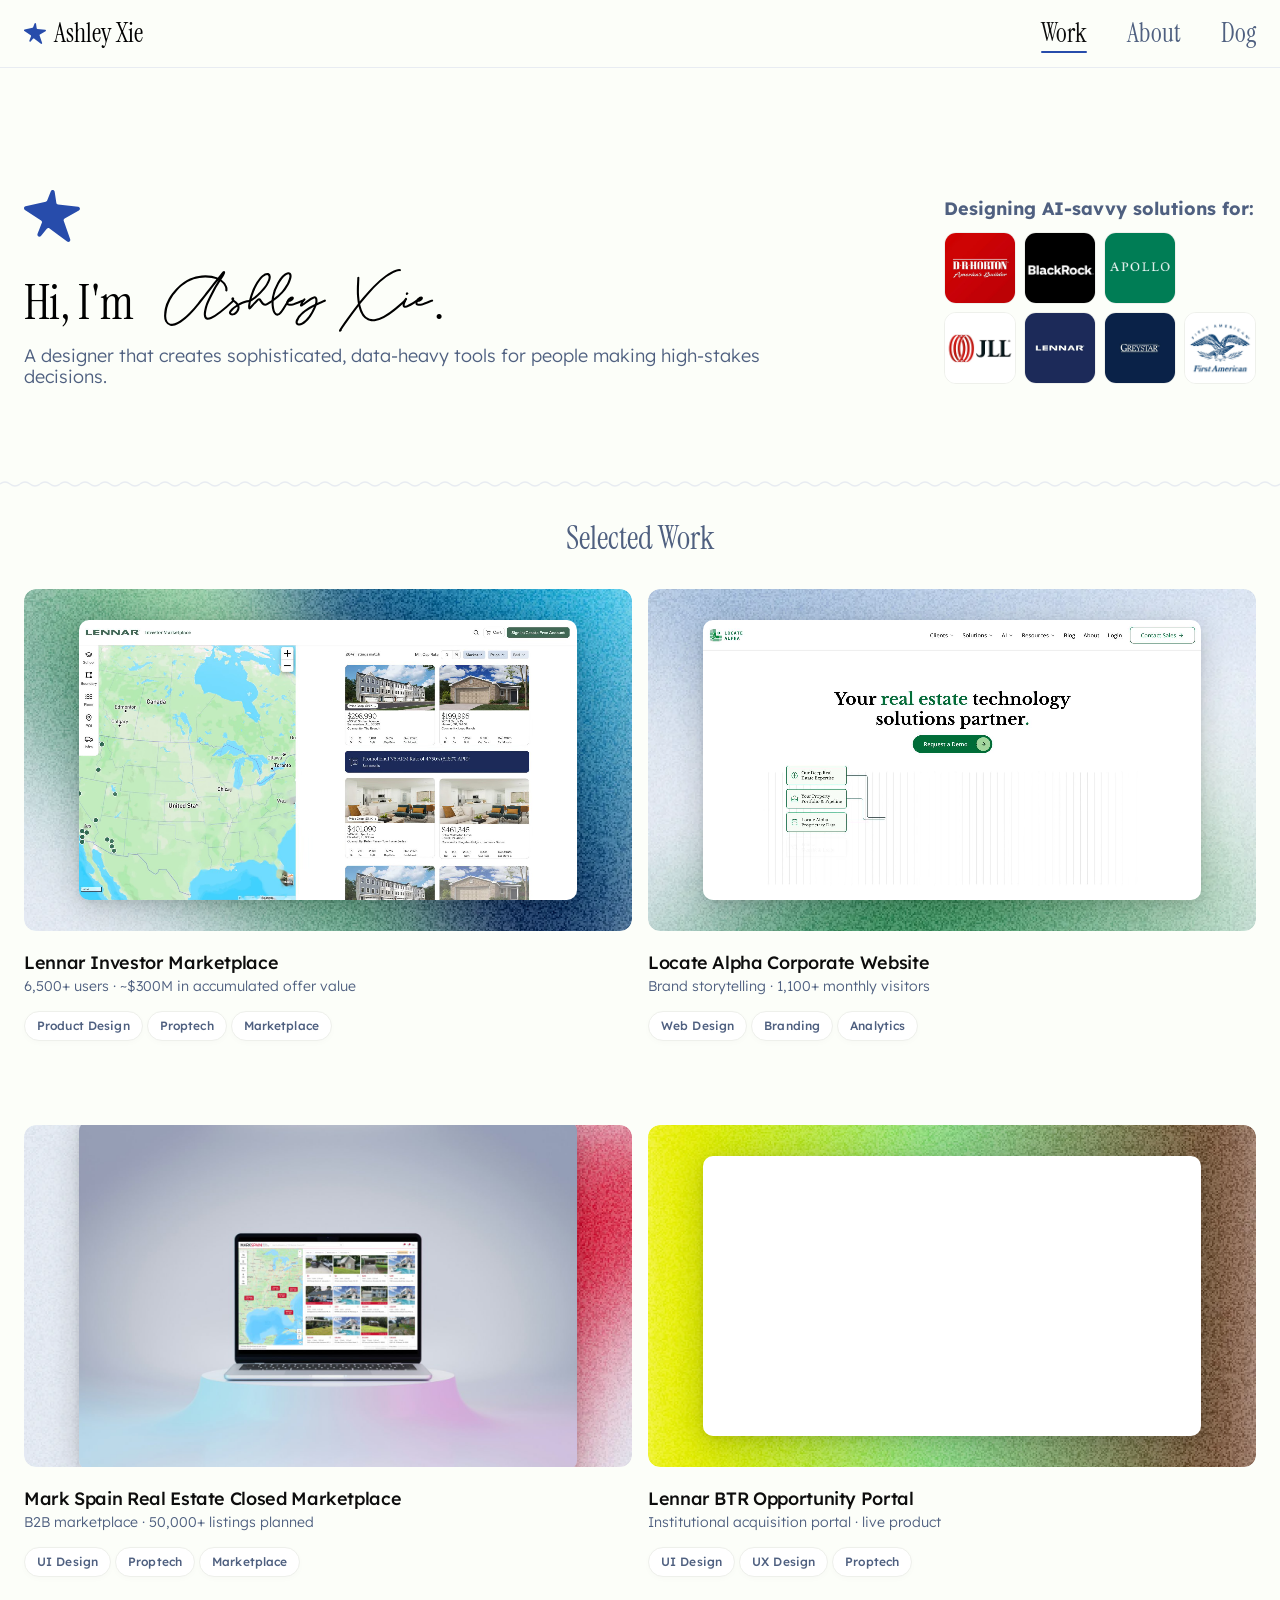
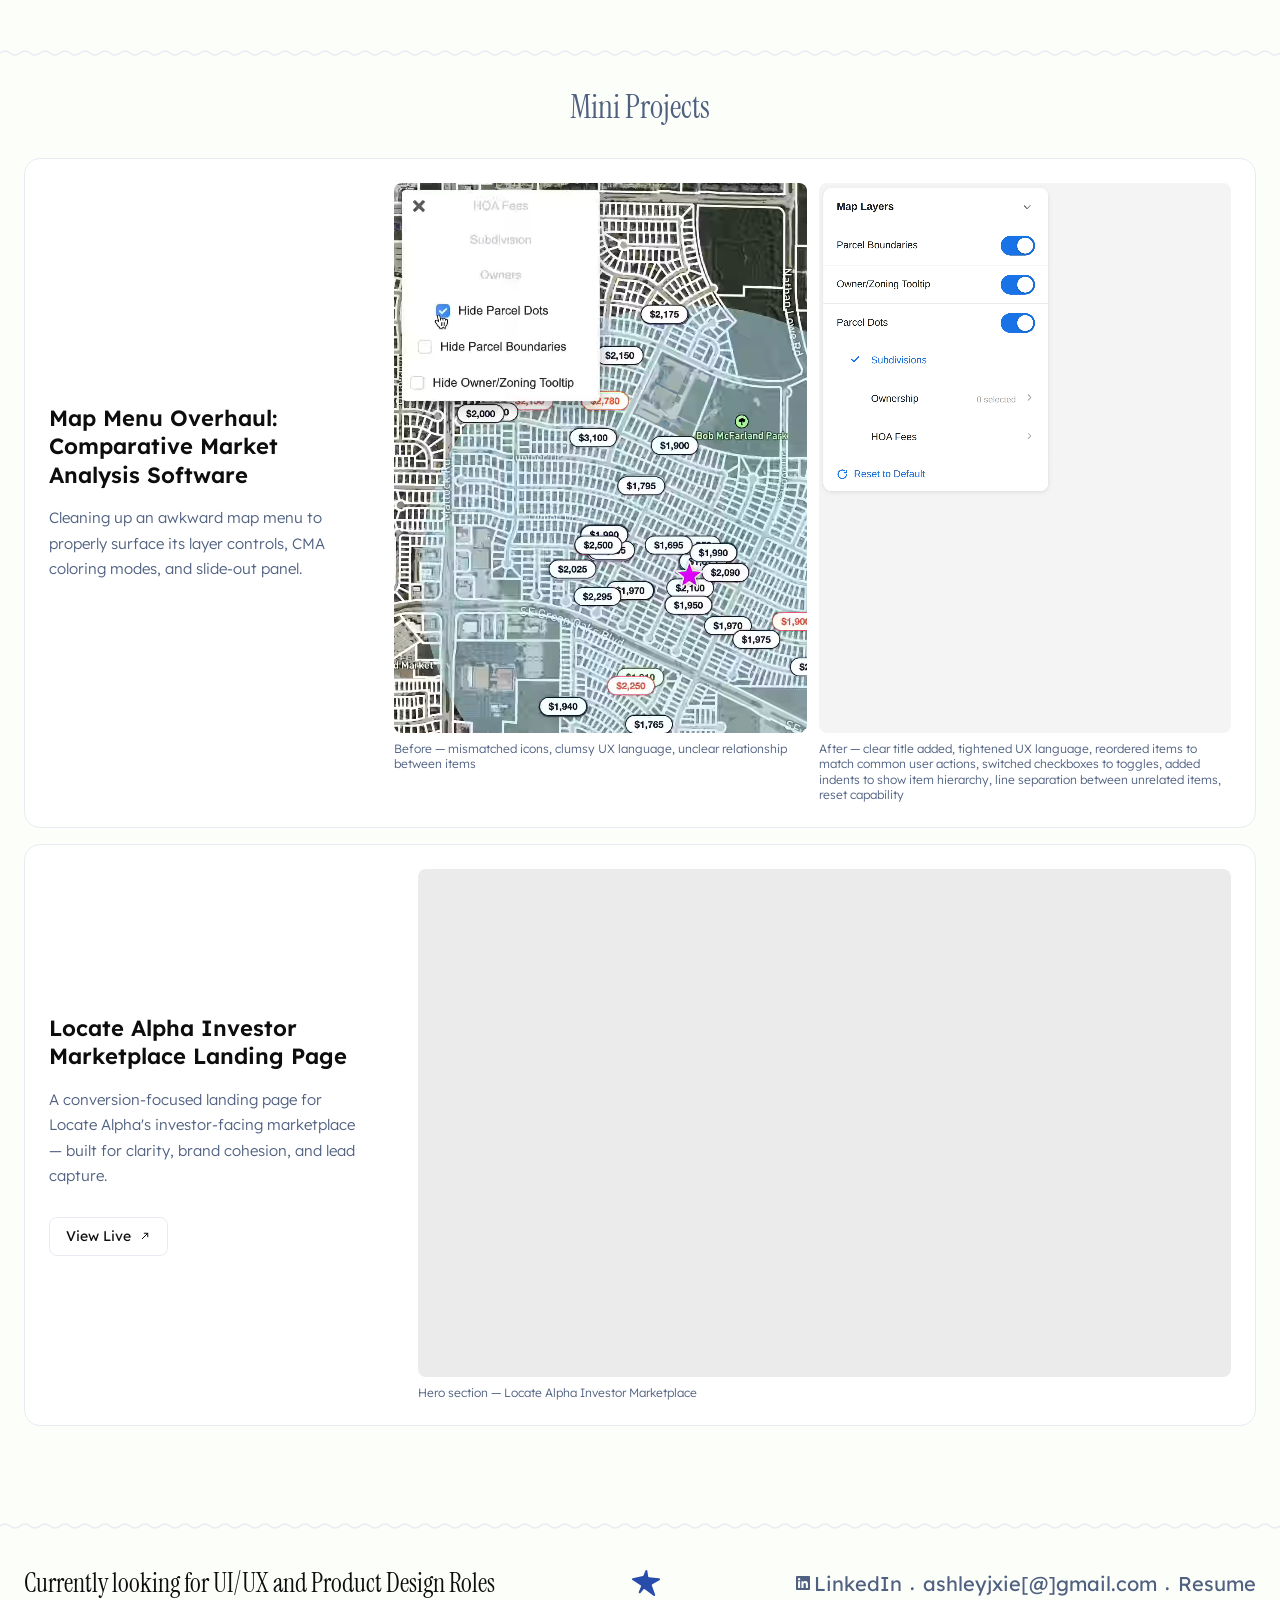
==== commit d02512e1: "new dog page" ====
--- a/index.html
+++ b/index.html
@@ -40,6 +40,7 @@
       <ul class="nav__links" role="list">
         <li><a href="index.html" class="nav__link active">Work</a></li>
         <li><a href="about/" class="nav__link">About</a></li>
+        <li><a href="dog/" class="nav__link">Dog</a></li>
       </ul>
     </div>
   </nav>
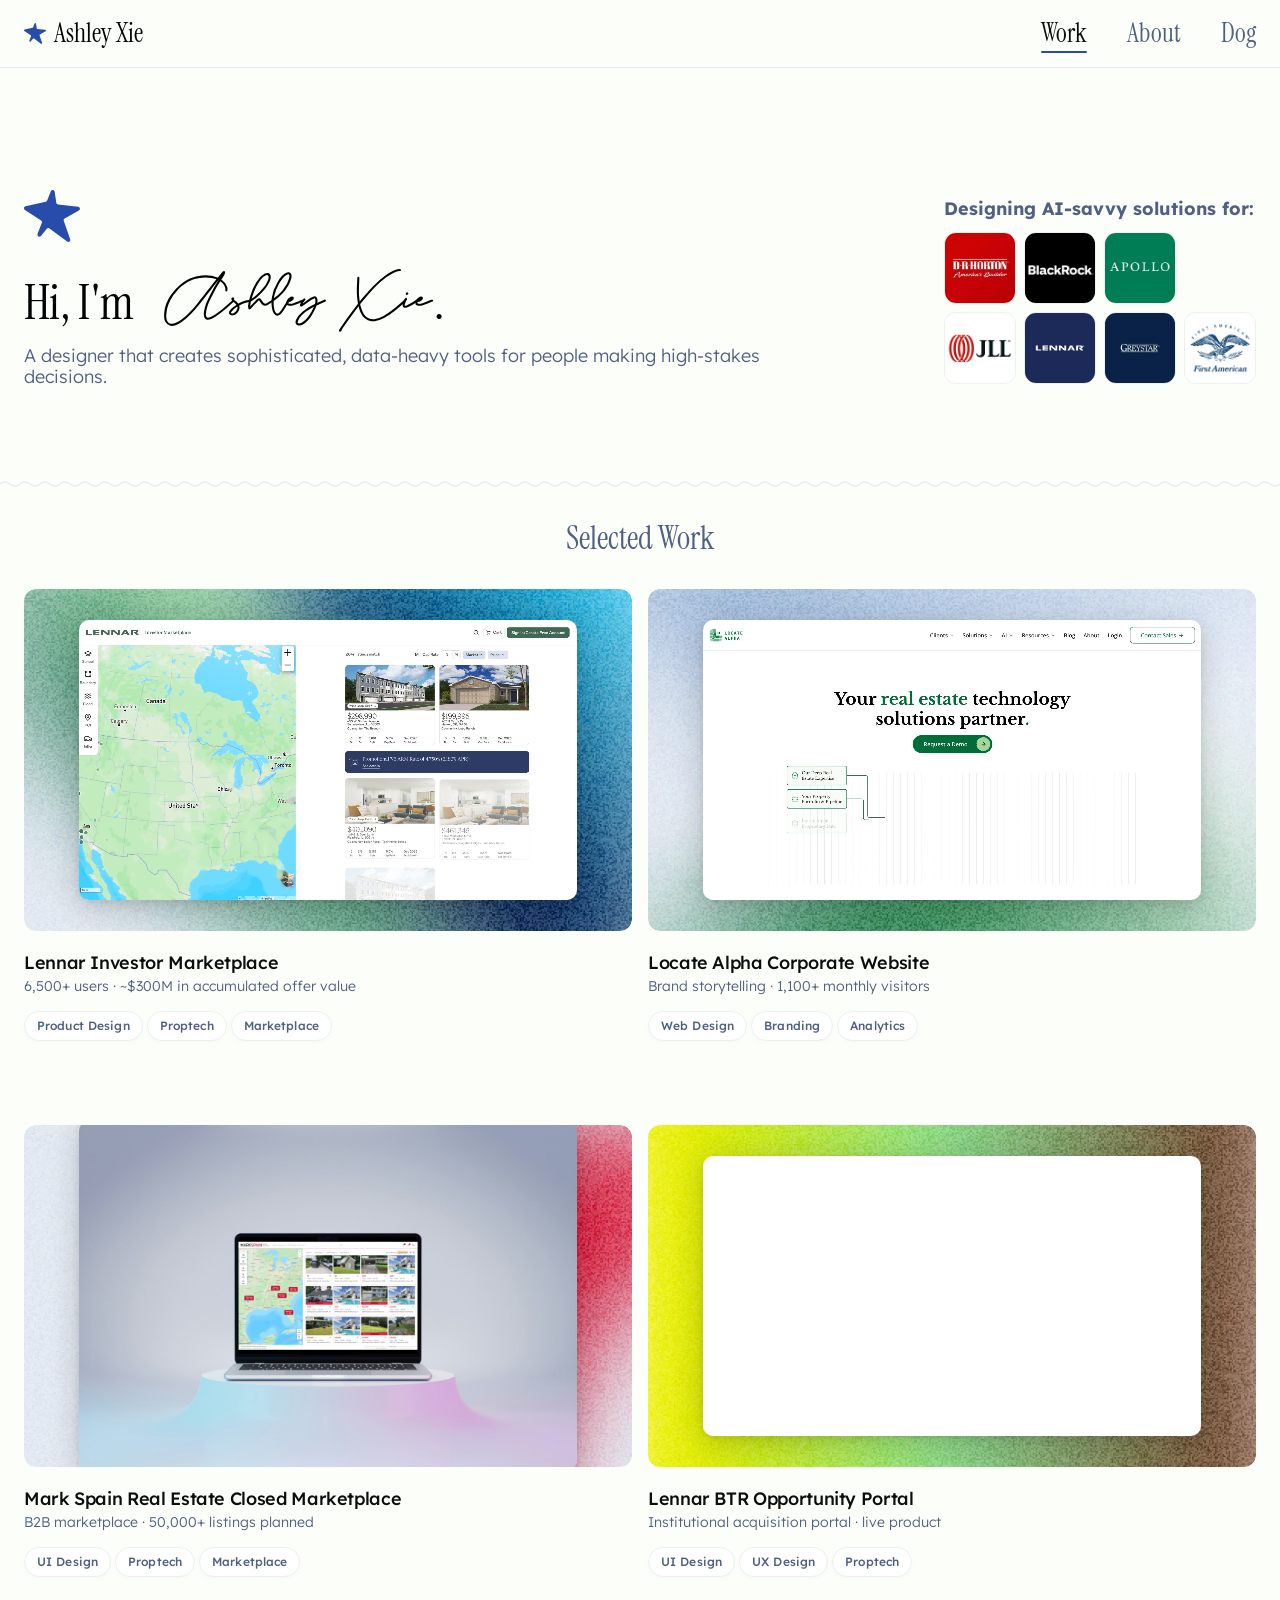
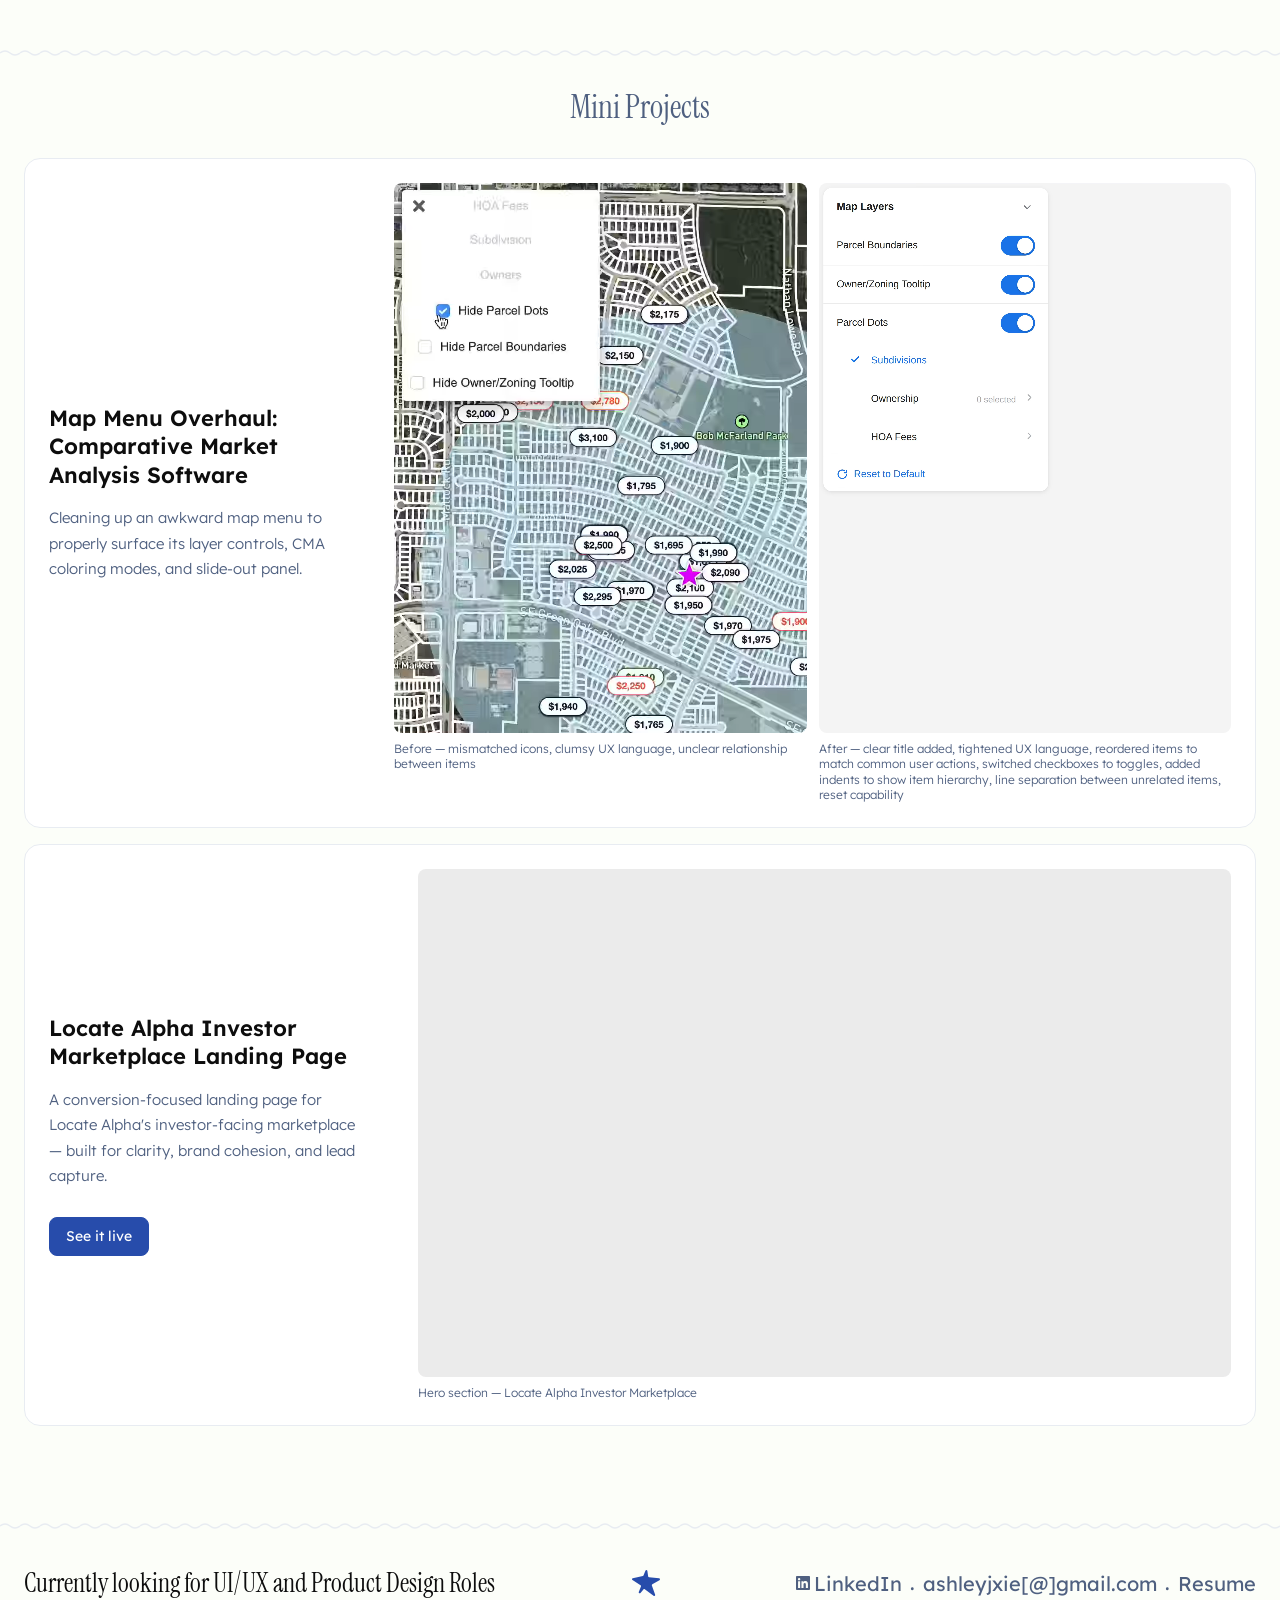
==== commit 93771348: "Buttons: one consolidated style (primary + secondary), no arrows, shorter labels" ====
--- a/index.html
+++ b/index.html
@@ -271,12 +271,7 @@
             <div class="mini-card__text">
               <h3 class="mini-card__title">Locate Alpha Investor Marketplace Landing Page</h3>
               <p class="mini-card__desc">A conversion-focused landing page for Locate Alpha's investor-facing marketplace — built for clarity, brand cohesion, and lead capture.</p>
-              <a href="https://mbm.locatealpha.com/" target="_blank" rel="noopener noreferrer" class="btn btn--ghost-slide mini-card__link-btn">
-                <span class="btn--slide__text">View Live</span>
-                <span class="btn--slide__arrow" aria-hidden="true">
-                  <svg width="12" height="12" viewBox="0 0 48 48" fill="none" stroke="currentColor" stroke-width="4" stroke-linecap="round" stroke-linejoin="round"><path d="M13 35L35 13"/><path d="M21 13H35V27"/></svg>
-                </span>
-              </a>
+              <a href="https://mbm.locatealpha.com/" target="_blank" rel="noopener noreferrer" class="btn mini-card__link-btn"><span class="btn__label">See it live</span></a>
             </div>
             <div class="mini-card__images mini-card__images--single">
               <div class="mini-card__image-item">
--- a/css/styles.css
+++ b/css/styles.css
@@ -172,113 +172,51 @@
 
 /* ============================================================
    BUTTONS
+   One shape for every button. Primary (default) is solid accent;
+   .btn--secondary is outlined. Both slide in light blue on hover.
    ============================================================ */
 .btn {
+  position: relative;
+  overflow: hidden;
   display: inline-flex;
   align-items: center;
-  gap: var(--space-2);
-  padding: var(--space-4) var(--space-8);
-  border-radius: var(--radius-pill);
+  padding: 7px var(--space-sm);
+  border-radius: var(--radius-sm);
+  border: var(--border-1) solid var(--color-accent);
+  background: var(--color-accent);
+  color: var(--color-white);
   font-family: var(--font);
   font-size: var(--text-sm);
-  font-weight: var(--weight-medium);
-  transition: all var(--ease);
+  font-weight: var(--weight-regular);
   text-decoration: none;
-  border: none;
-}
-.btn--primary {
-  background: var(--color-accent);
-  color: var(--color-white);
-}
-.btn--primary:hover {
-  background: var(--color-accent-dark);
-  transform: translateY(-2px);
-  box-shadow: 0 var(--space-2) var(--space-7) var(--color-shadow-accent);
-}
-.btn--primary:focus-visible {
-  outline: var(--border-4) solid var(--color-accent);
-  outline-offset: var(--border-4);
-}
-.btn--ghost {
-  background: transparent;
-  color: var(--color-accent);
-  border: var(--border-2) solid var(--color-accent);
-}
-.btn--ghost:hover {
-  background: var(--color-light-blue);
-}
-
-/* Ghost outline + slide-bubble on hover */
-.btn--ghost-slide {
-  position: relative;
-  overflow: hidden;
-  background: transparent;
-  color: var(--color-text);
-  border: var(--border-1) solid var(--color-border);
-  gap: 0;
-  transition: color var(--ease-slide), border-color var(--ease-slide);
-}
-.btn--ghost-slide::before {
+  transition: color var(--ease-slide);
+}
+.btn::before {
   content: '';
   position: absolute;
   inset: 0;
   background: var(--color-light-blue);
-  border-radius: inherit;
   transform: scaleX(0);
   transform-origin: left center;
   transition: transform var(--ease-slide-full);
 }
-.btn--ghost-slide:hover {
+.btn:hover {
   color: var(--color-accent);
-  border-color: var(--color-accent);
-}
-.btn--ghost-slide:hover::before {
+}
+.btn:hover::before {
   transform: scaleX(1);
 }
-.btn--ghost-slide:hover .btn--slide__arrow {
-  transform: rotate(45deg);
-}
-
-/* Slide-bubble button */
-.btn--slide {
-  position: relative;
-  overflow: hidden;
-  background: var(--color-accent);
-  color: var(--color-white);
-  border: var(--border-2) solid var(--color-accent);
-  gap: 0;
-  transition: color var(--ease-slide), border-color var(--ease-slide);
-}
-.btn--slide::before {
-  content: '';
-  position: absolute;
-  inset: 0;
-  background: var(--color-light-blue);
-  border-radius: inherit;
-  transform: scaleX(0);
-  transform-origin: left center;
-  transition: transform var(--ease-slide-full);
-}
-.btn--slide:hover {
-  color: var(--color-accent);
-  border-color: var(--color-accent);
-}
-.btn--slide:hover::before {
-  transform: scaleX(1);
-}
-.btn--slide__text,
-.btn--slide__arrow {
+.btn:focus-visible {
+  outline: var(--border-4) solid var(--color-accent);
+  outline-offset: var(--border-4);
+}
+.btn__label {
   position: relative;
   z-index: 1;
 }
-.btn--slide__arrow {
-  display: inline-flex;
-  align-items: center;
-  margin-left: var(--space-2);
-  transition: transform var(--ease-medium);
-}
-.btn--slide:hover .btn--slide__arrow {
-  transform: rotate(45deg);
+.btn--secondary {
+  background: transparent;
+  color: var(--color-accent);
 }
 
 /* ============================================================
@@ -732,22 +670,8 @@
   object-position: center center;
 }
 
-.mini-card__link-btn {
-  margin-top: var(--space-3);
-  padding: 7px var(--space-sm);
-  font-size: var(--text-sm);
-  font-weight: var(--weight-regular);
-  border-radius: var(--radius-sm);
-  align-self: flex-start;
-}
-
-/* Compact ghost-slide button used in mini-card and experience section */
 .mini-card__link-btn,
 .exp-linkedin-btn {
-  padding: 7px var(--space-sm);
-  font-size: var(--text-sm);
-  font-weight: var(--weight-regular);
-  border-radius: var(--radius-sm);
   align-self: flex-start;
 }
 .mini-card__link-btn { margin-top: var(--space-3); }
@@ -966,6 +890,13 @@
   color: var(--color-text);
   line-height: var(--leading-snug);
   margin-bottom: var(--space-md);
+}
+
+.about-actions {
+  display: flex;
+  flex-wrap: wrap;
+  gap: var(--space-3);
+  margin-top: var(--space-2);
 }
 
 .about-skills {
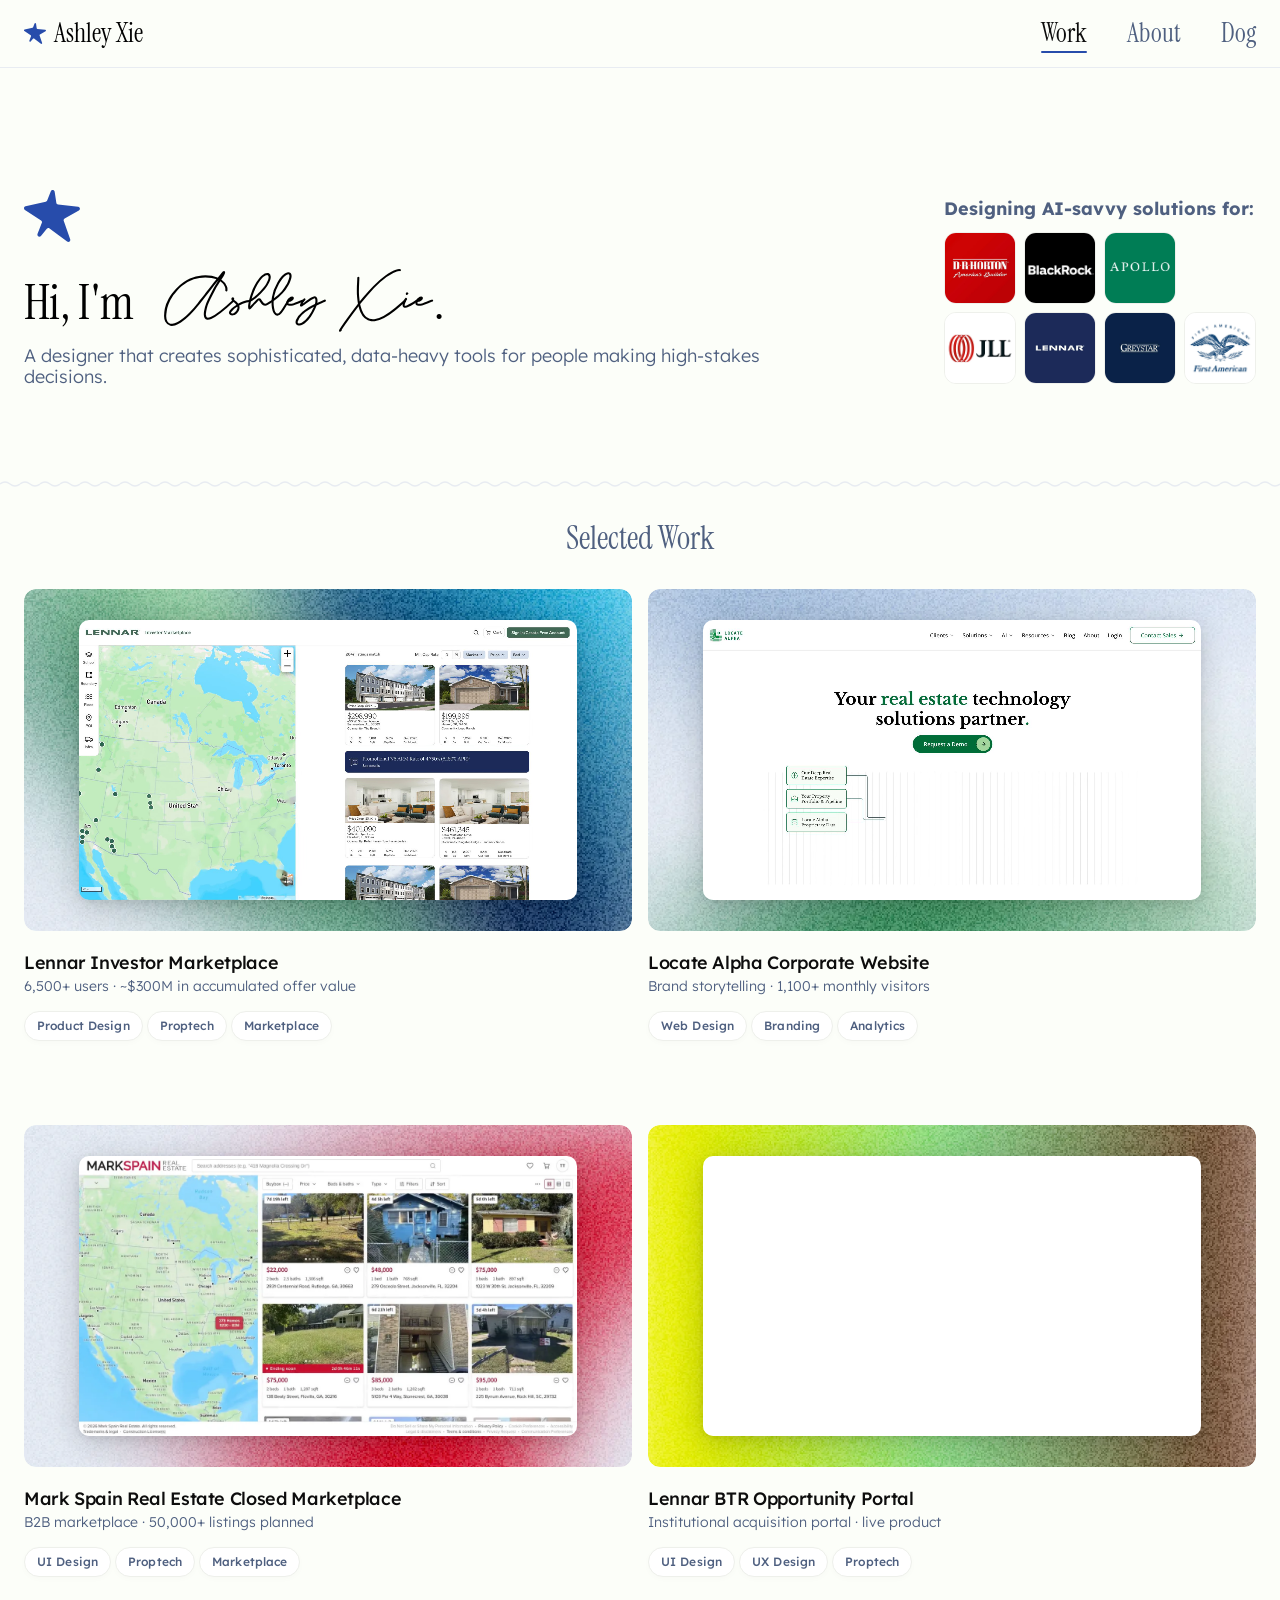
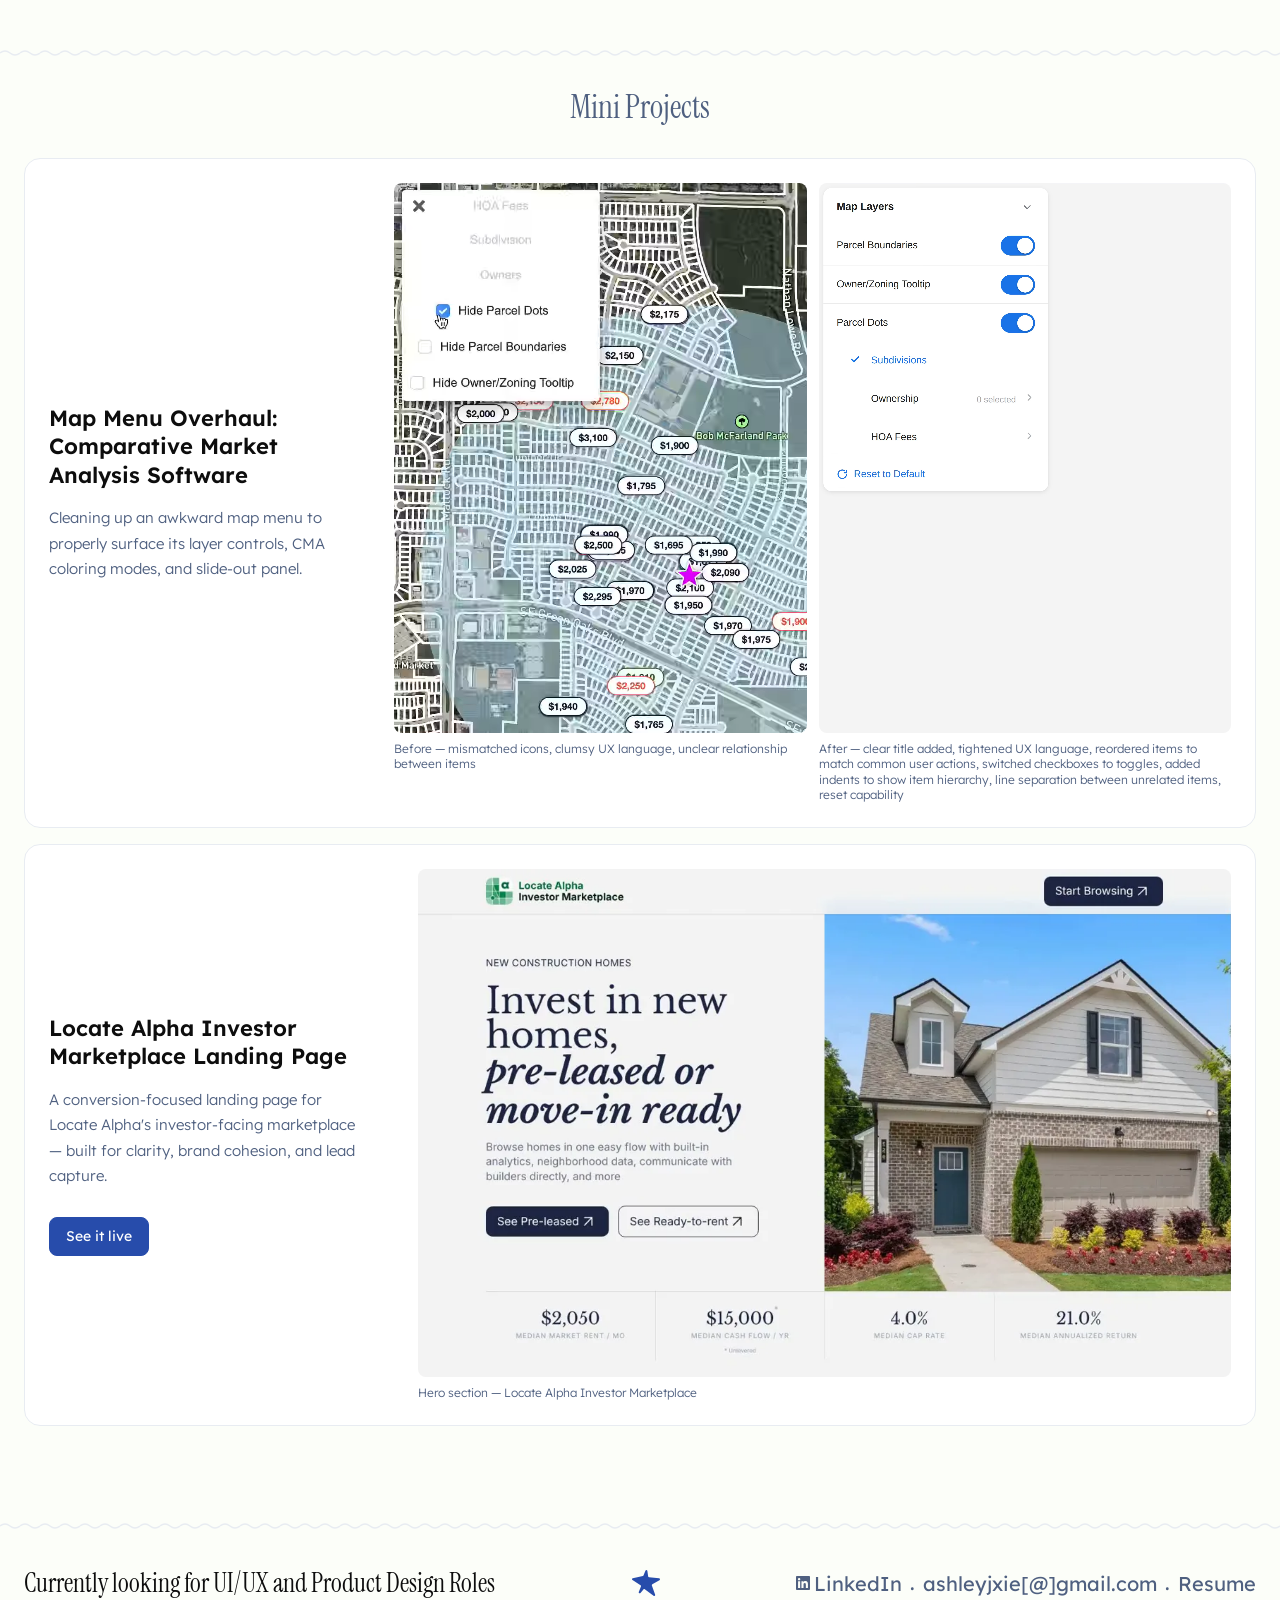
==== commit b24d02b5: "Home: video stills are real frames from each video instead of mockup images" ====
--- a/index.html
+++ b/index.html
@@ -88,7 +88,7 @@
               <div class="card__thumb card__thumb--media">
                 <img class="card__bg" src="images/projects/bg-lennar.webp" alt="" aria-hidden="true" loading="lazy" />
                 <video class="card__video" autoplay muted loop playsinline preload="none"
-                       poster="images/projects/lennar-card.jpg" aria-hidden="true">
+                       poster="images/projects/lennar-card-poster.webp" aria-hidden="true">
                   <source src="videos/lennar-marketplace.mp4" type="video/mp4" />
                   <source src="videos/lennar-marketplace-loop.webm" type="video/webm; codecs=vp9" />
                 </video>
@@ -111,7 +111,7 @@
               <div class="card__thumb card__thumb--media">
                 <img class="card__bg" src="images/projects/bg-locate-alpha.webp" alt="" aria-hidden="true" loading="lazy" />
                 <video class="card__video" autoplay muted loop playsinline preload="none"
-                       poster="images/projects/locate-alpha-card.jpg" aria-hidden="true">
+                       poster="images/projects/locate-alpha-card-poster.webp" aria-hidden="true">
                   <source src="videos/locate-alpha-hero.mp4" type="video/mp4" />
                   <source src="videos/locate-alpha-hero-loop.webm" type="video/webm; codecs=vp9" />
                 </video>
@@ -134,7 +134,7 @@
               <div class="card__thumb card__thumb--media">
                 <img class="card__bg" src="images/projects/bg-markspain.webp" alt="" aria-hidden="true" loading="lazy" />
                 <video class="card__video" autoplay muted loop playsinline preload="none"
-                       poster="images/projects/markspain-card.jpg" aria-hidden="true">
+                       poster="images/projects/markspain-card-poster.webp" aria-hidden="true">
                   <source src="videos/markspain-marketplace.mp4" type="video/mp4" />
                 </video>
               </div>
@@ -156,7 +156,7 @@
               <div class="card__thumb card__thumb--media">
                 <img class="card__bg" src="images/projects/bg-lennar-btr.webp" alt="" aria-hidden="true" loading="lazy" />
                 <video class="card__video" autoplay muted loop playsinline preload="none"
-                       poster="images/projects/lennar-btr-card.jpg" aria-hidden="true">
+                       poster="images/projects/lennar-btr-card-poster.webp" aria-hidden="true">
                   <source src="videos/lennar-btr.mp4" type="video/mp4" />
                   <source src="videos/lennar-btr-loop.webm" type="video/webm; codecs=vp9" />
                 </video>
@@ -276,7 +276,7 @@
             <div class="mini-card__images mini-card__images--single">
               <div class="mini-card__image-item">
                 <div class="mini-card__image-placeholder">
-                  <video src="images/mini/hero.mp4" autoplay loop muted playsinline style="width:100%;height:100%;object-fit:cover;display:block;"></video>
+                  <video src="images/mini/hero.mp4" poster="images/mini/hero-poster.webp" autoplay loop muted playsinline style="width:100%;height:100%;object-fit:cover;display:block;"></video>
                 </div>
                 <p class="mini-card__caption">Hero section — Locate Alpha Investor Marketplace</p>
               </div>
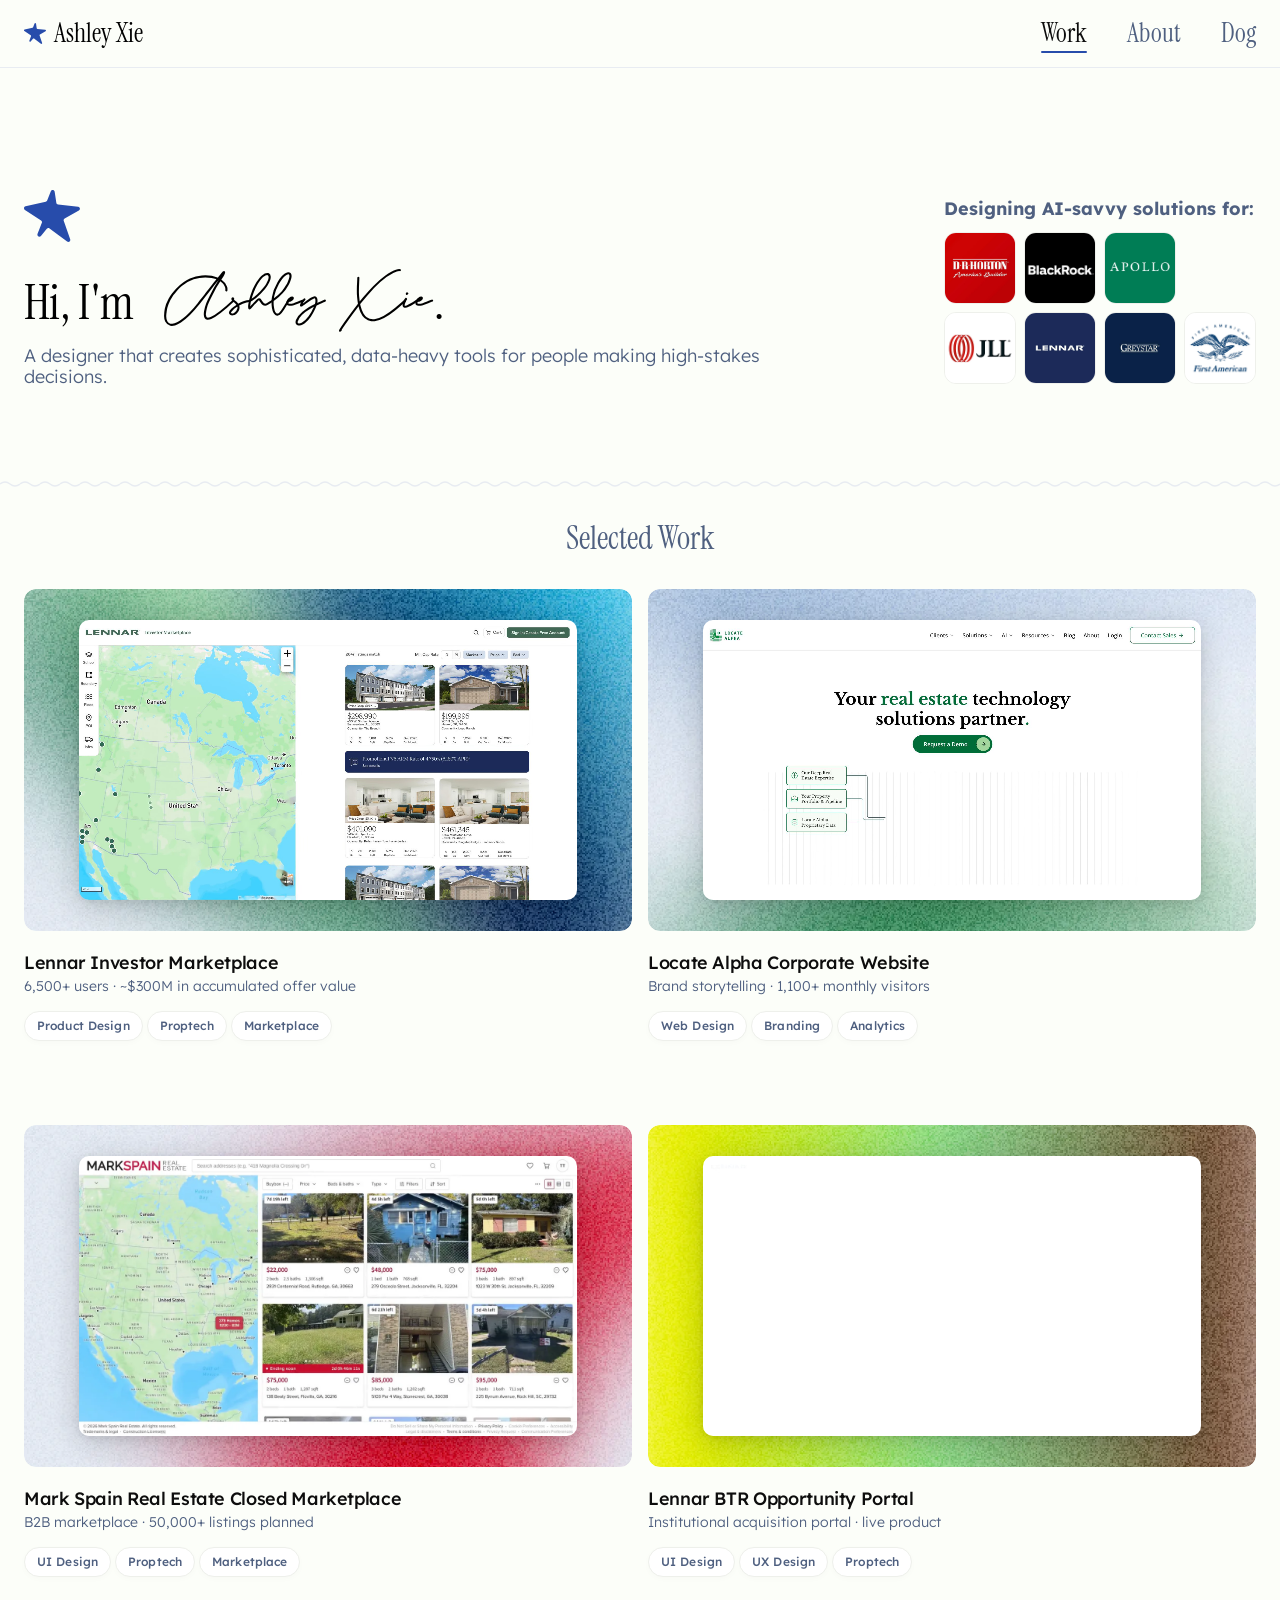
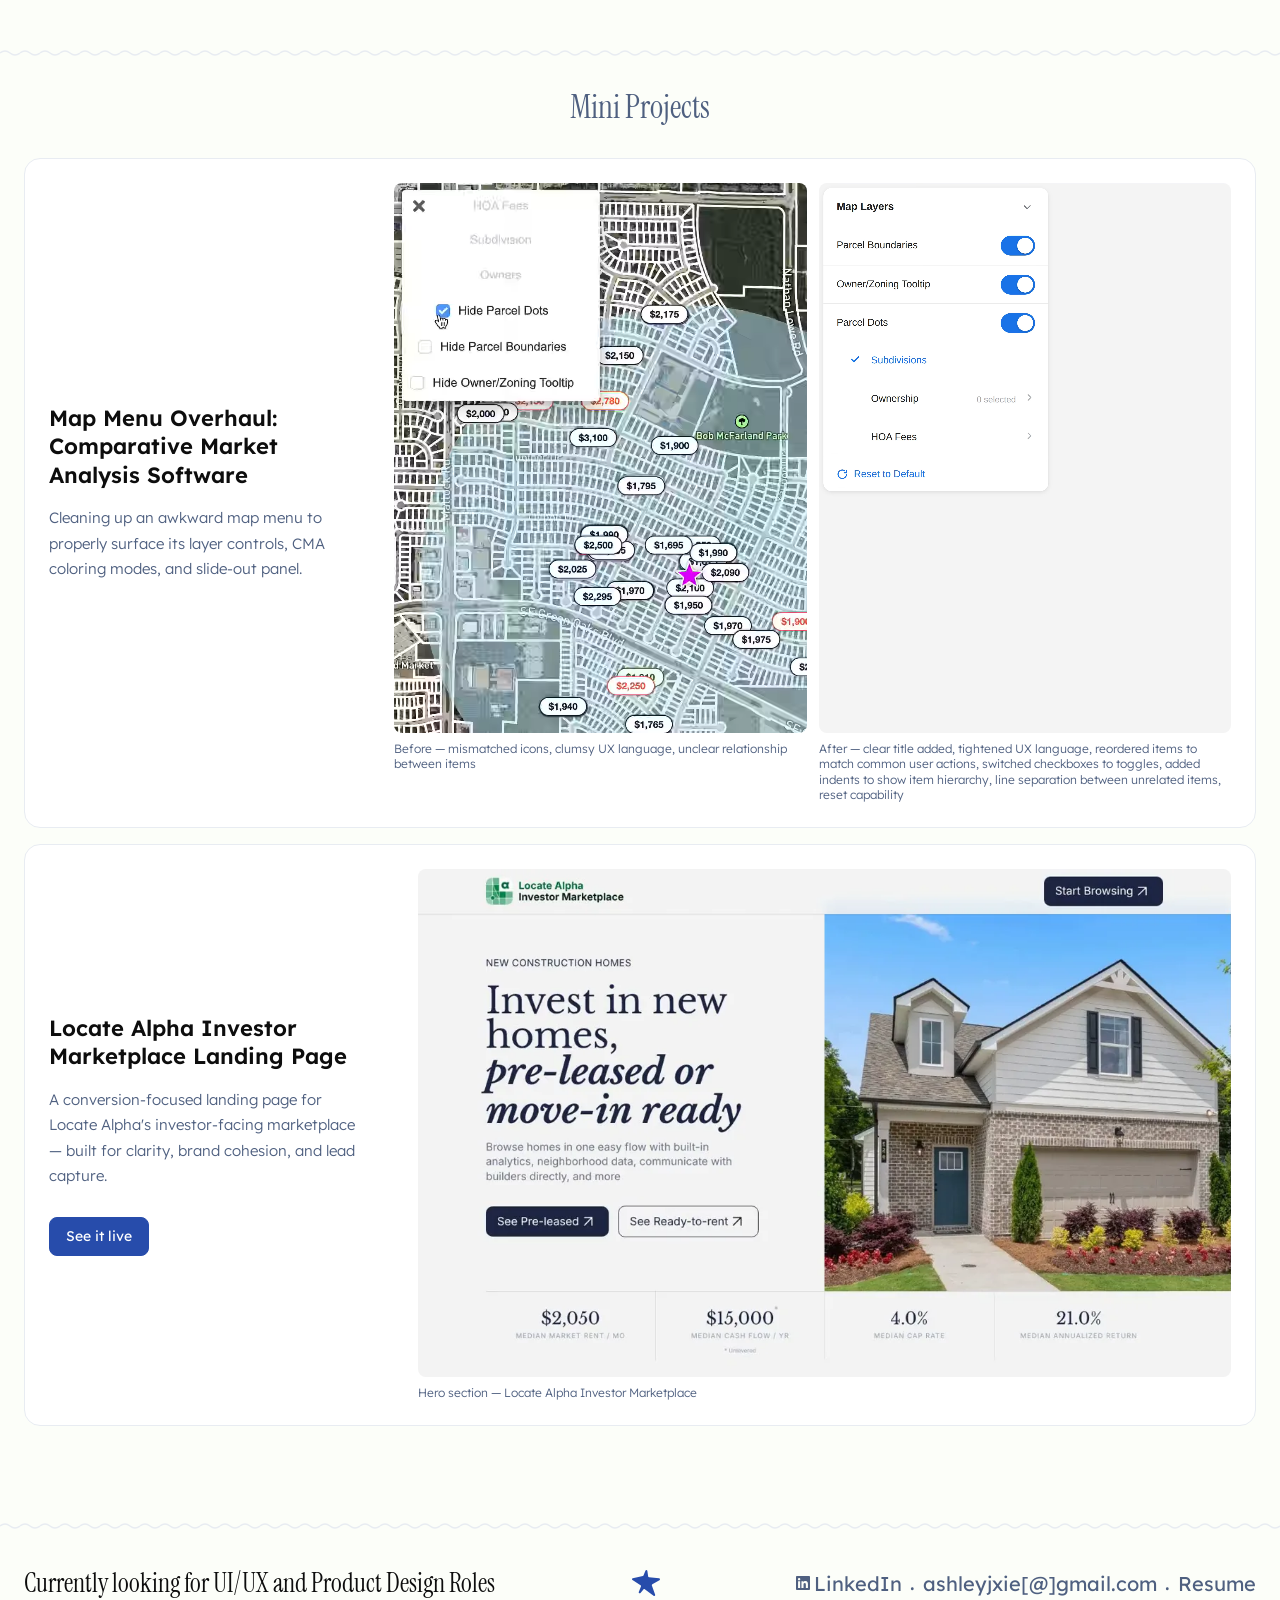
==== commit cb8cf77b: "Home: load all four card backgrounds up front" ====
--- a/index.html
+++ b/index.html
@@ -86,7 +86,7 @@
           <article class="card">
             <a href="lennar/" class="card__link" aria-label="View Lennar Investor Marketplace case study">
               <div class="card__thumb card__thumb--media">
-                <img class="card__bg" src="images/projects/bg-lennar.webp" alt="" aria-hidden="true" loading="lazy" />
+                <img class="card__bg" src="images/projects/bg-lennar.webp" alt="" aria-hidden="true" />
                 <video class="card__video" autoplay muted loop playsinline preload="none"
                        poster="images/projects/lennar-card-poster.webp" aria-hidden="true">
                   <source src="videos/lennar-marketplace.mp4" type="video/mp4" />
@@ -109,7 +109,7 @@
           <article class="card">
             <a href="locate-alpha/" class="card__link" aria-label="View Locate Alpha Corporate Website case study">
               <div class="card__thumb card__thumb--media">
-                <img class="card__bg" src="images/projects/bg-locate-alpha.webp" alt="" aria-hidden="true" loading="lazy" />
+                <img class="card__bg" src="images/projects/bg-locate-alpha.webp" alt="" aria-hidden="true" />
                 <video class="card__video" autoplay muted loop playsinline preload="none"
                        poster="images/projects/locate-alpha-card-poster.webp" aria-hidden="true">
                   <source src="videos/locate-alpha-hero.mp4" type="video/mp4" />
@@ -132,7 +132,7 @@
           <article class="card">
             <a href="mark-spain/" class="card__link" aria-label="View Mark Spain Real Estate Closed Marketplace case study">
               <div class="card__thumb card__thumb--media">
-                <img class="card__bg" src="images/projects/bg-markspain.webp" alt="" aria-hidden="true" loading="lazy" />
+                <img class="card__bg" src="images/projects/bg-markspain.webp" alt="" aria-hidden="true" />
                 <video class="card__video" autoplay muted loop playsinline preload="none"
                        poster="images/projects/markspain-card-poster.webp" aria-hidden="true">
                   <source src="videos/markspain-marketplace.mp4" type="video/mp4" />
@@ -154,7 +154,7 @@
           <article class="card">
             <a href="lennar-btr/" class="card__link" aria-label="View Lennar BTR Opportunity Portal case study">
               <div class="card__thumb card__thumb--media">
-                <img class="card__bg" src="images/projects/bg-lennar-btr.webp" alt="" aria-hidden="true" loading="lazy" />
+                <img class="card__bg" src="images/projects/bg-lennar-btr.webp" alt="" aria-hidden="true" />
                 <video class="card__video" autoplay muted loop playsinline preload="none"
                        poster="images/projects/lennar-btr-card-poster.webp" aria-hidden="true">
                   <source src="videos/lennar-btr.mp4" type="video/mp4" />
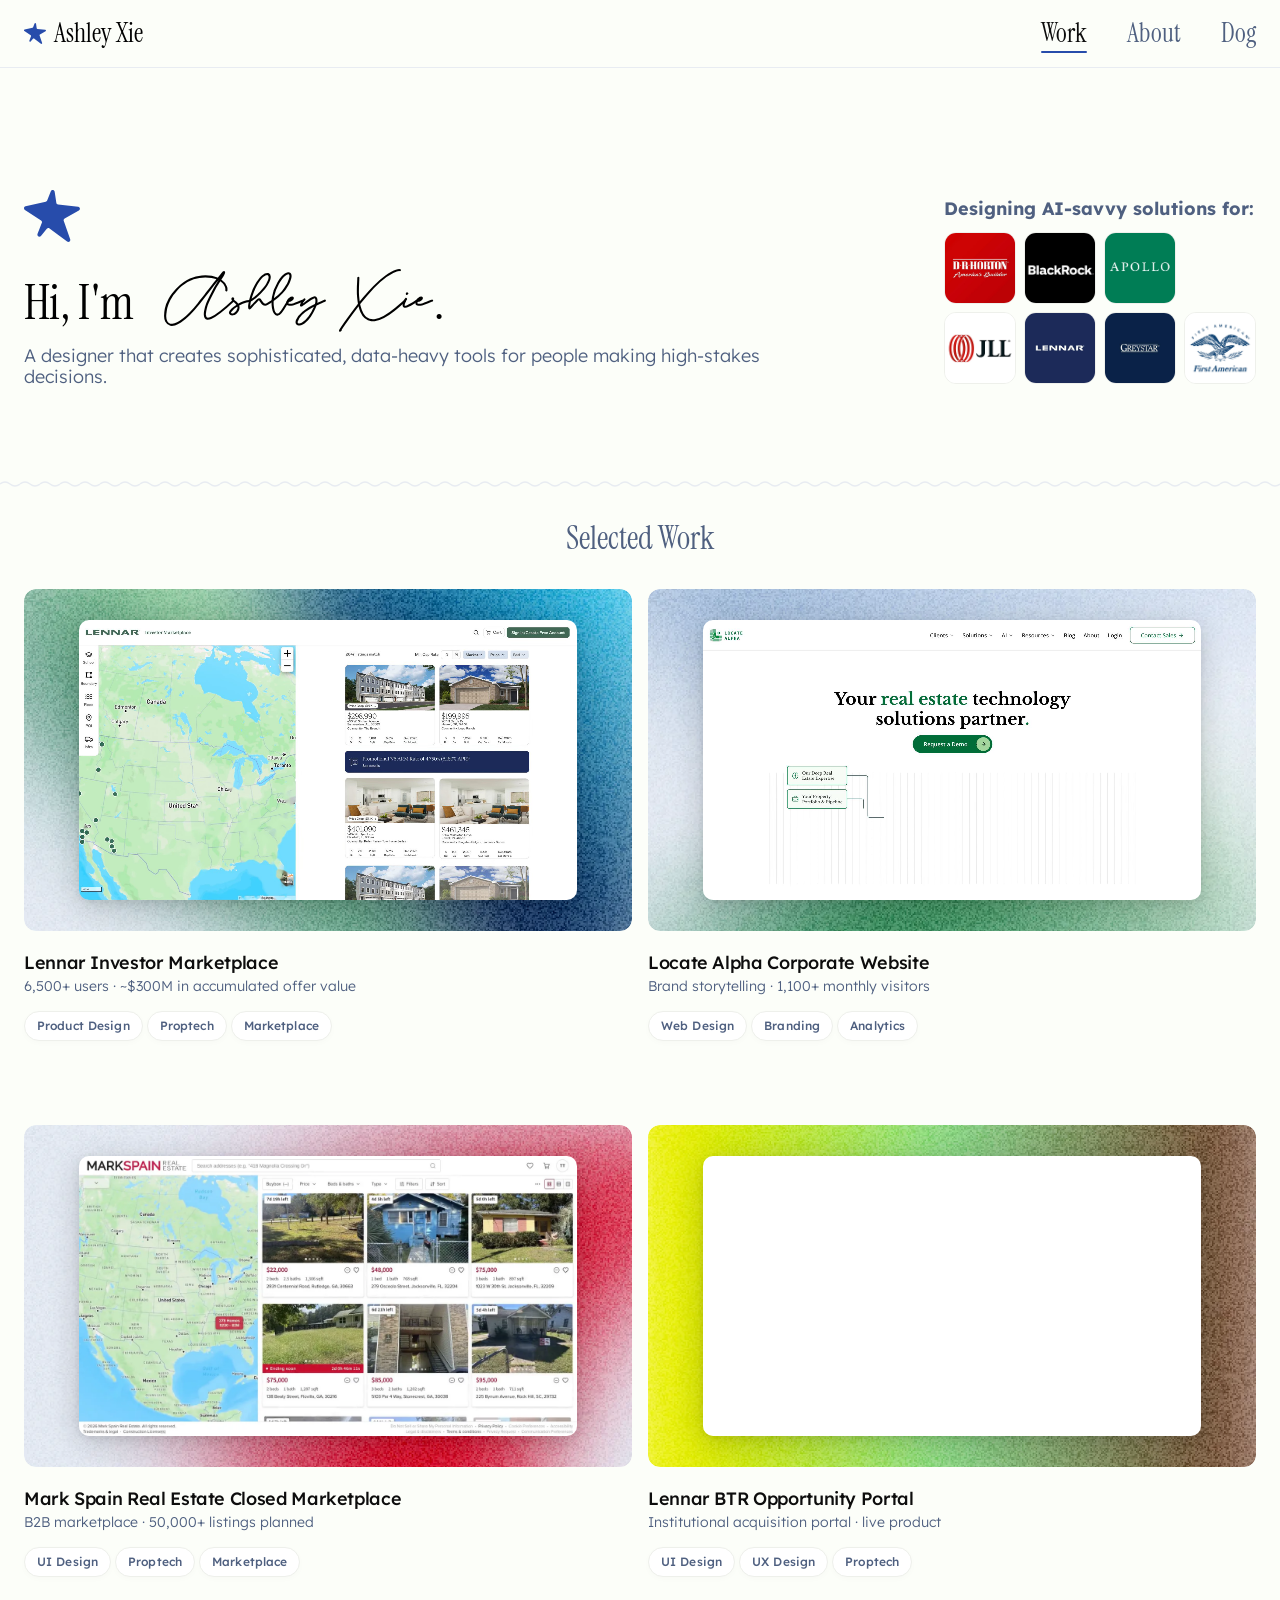
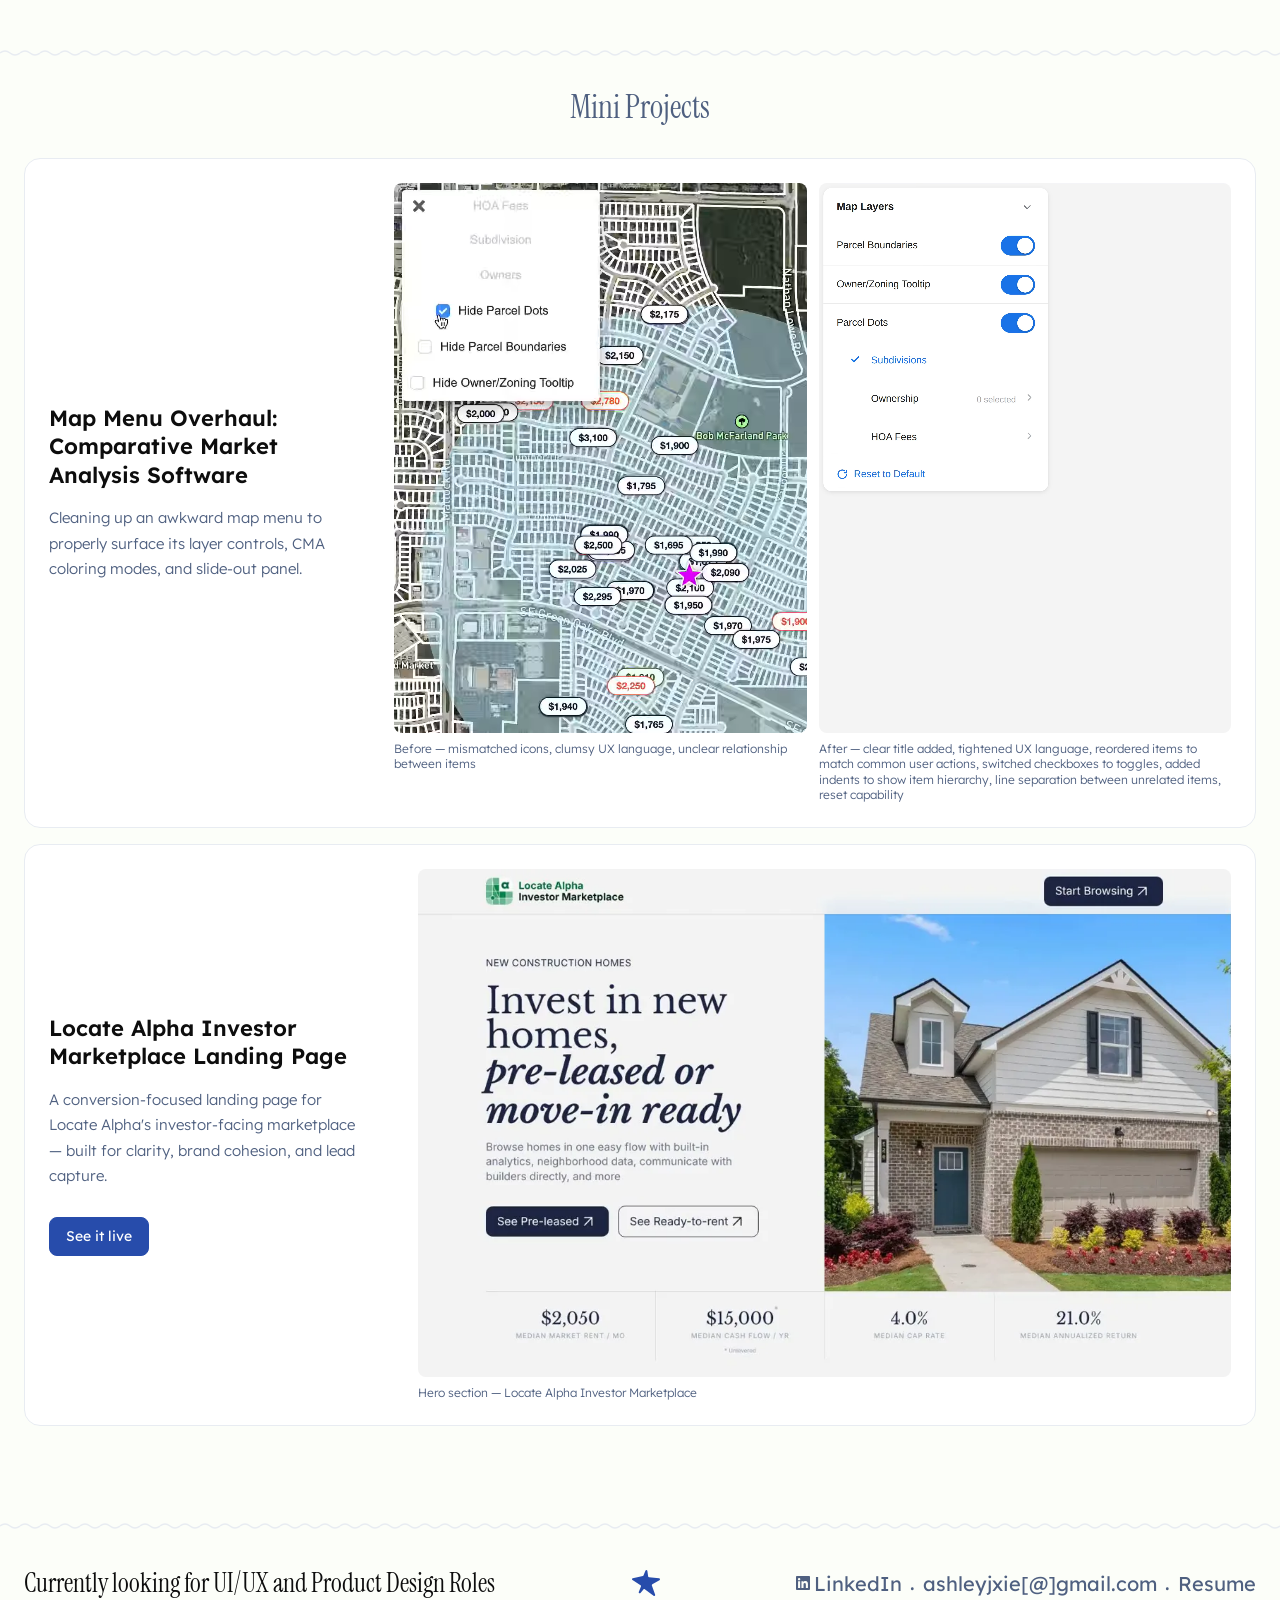
==== commit b1ebfcb5: "Home: lighter project videos (1280 wide, 11 MB -> 4 MB), preload all four" ====
--- a/index.html
+++ b/index.html
@@ -87,7 +87,7 @@
             <a href="lennar/" class="card__link" aria-label="View Lennar Investor Marketplace case study">
               <div class="card__thumb card__thumb--media">
                 <img class="card__bg" src="images/projects/bg-lennar.webp" alt="" aria-hidden="true" />
-                <video class="card__video" autoplay muted loop playsinline preload="none"
+                <video class="card__video" autoplay muted loop playsinline preload="auto"
                        poster="images/projects/lennar-card-poster.webp" aria-hidden="true">
                   <source src="videos/lennar-marketplace.mp4" type="video/mp4" />
                   <source src="videos/lennar-marketplace-loop.webm" type="video/webm; codecs=vp9" />
@@ -110,7 +110,7 @@
             <a href="locate-alpha/" class="card__link" aria-label="View Locate Alpha Corporate Website case study">
               <div class="card__thumb card__thumb--media">
                 <img class="card__bg" src="images/projects/bg-locate-alpha.webp" alt="" aria-hidden="true" />
-                <video class="card__video" autoplay muted loop playsinline preload="none"
+                <video class="card__video" autoplay muted loop playsinline preload="auto"
                        poster="images/projects/locate-alpha-card-poster.webp" aria-hidden="true">
                   <source src="videos/locate-alpha-hero.mp4" type="video/mp4" />
                   <source src="videos/locate-alpha-hero-loop.webm" type="video/webm; codecs=vp9" />
@@ -133,7 +133,7 @@
             <a href="mark-spain/" class="card__link" aria-label="View Mark Spain Real Estate Closed Marketplace case study">
               <div class="card__thumb card__thumb--media">
                 <img class="card__bg" src="images/projects/bg-markspain.webp" alt="" aria-hidden="true" />
-                <video class="card__video" autoplay muted loop playsinline preload="none"
+                <video class="card__video" autoplay muted loop playsinline preload="auto"
                        poster="images/projects/markspain-card-poster.webp" aria-hidden="true">
                   <source src="videos/markspain-marketplace.mp4" type="video/mp4" />
                 </video>
@@ -155,7 +155,7 @@
             <a href="lennar-btr/" class="card__link" aria-label="View Lennar BTR Opportunity Portal case study">
               <div class="card__thumb card__thumb--media">
                 <img class="card__bg" src="images/projects/bg-lennar-btr.webp" alt="" aria-hidden="true" />
-                <video class="card__video" autoplay muted loop playsinline preload="none"
+                <video class="card__video" autoplay muted loop playsinline preload="auto"
                        poster="images/projects/lennar-btr-card-poster.webp" aria-hidden="true">
                   <source src="videos/lennar-btr.mp4" type="video/mp4" />
                   <source src="videos/lennar-btr-loop.webm" type="video/webm; codecs=vp9" />
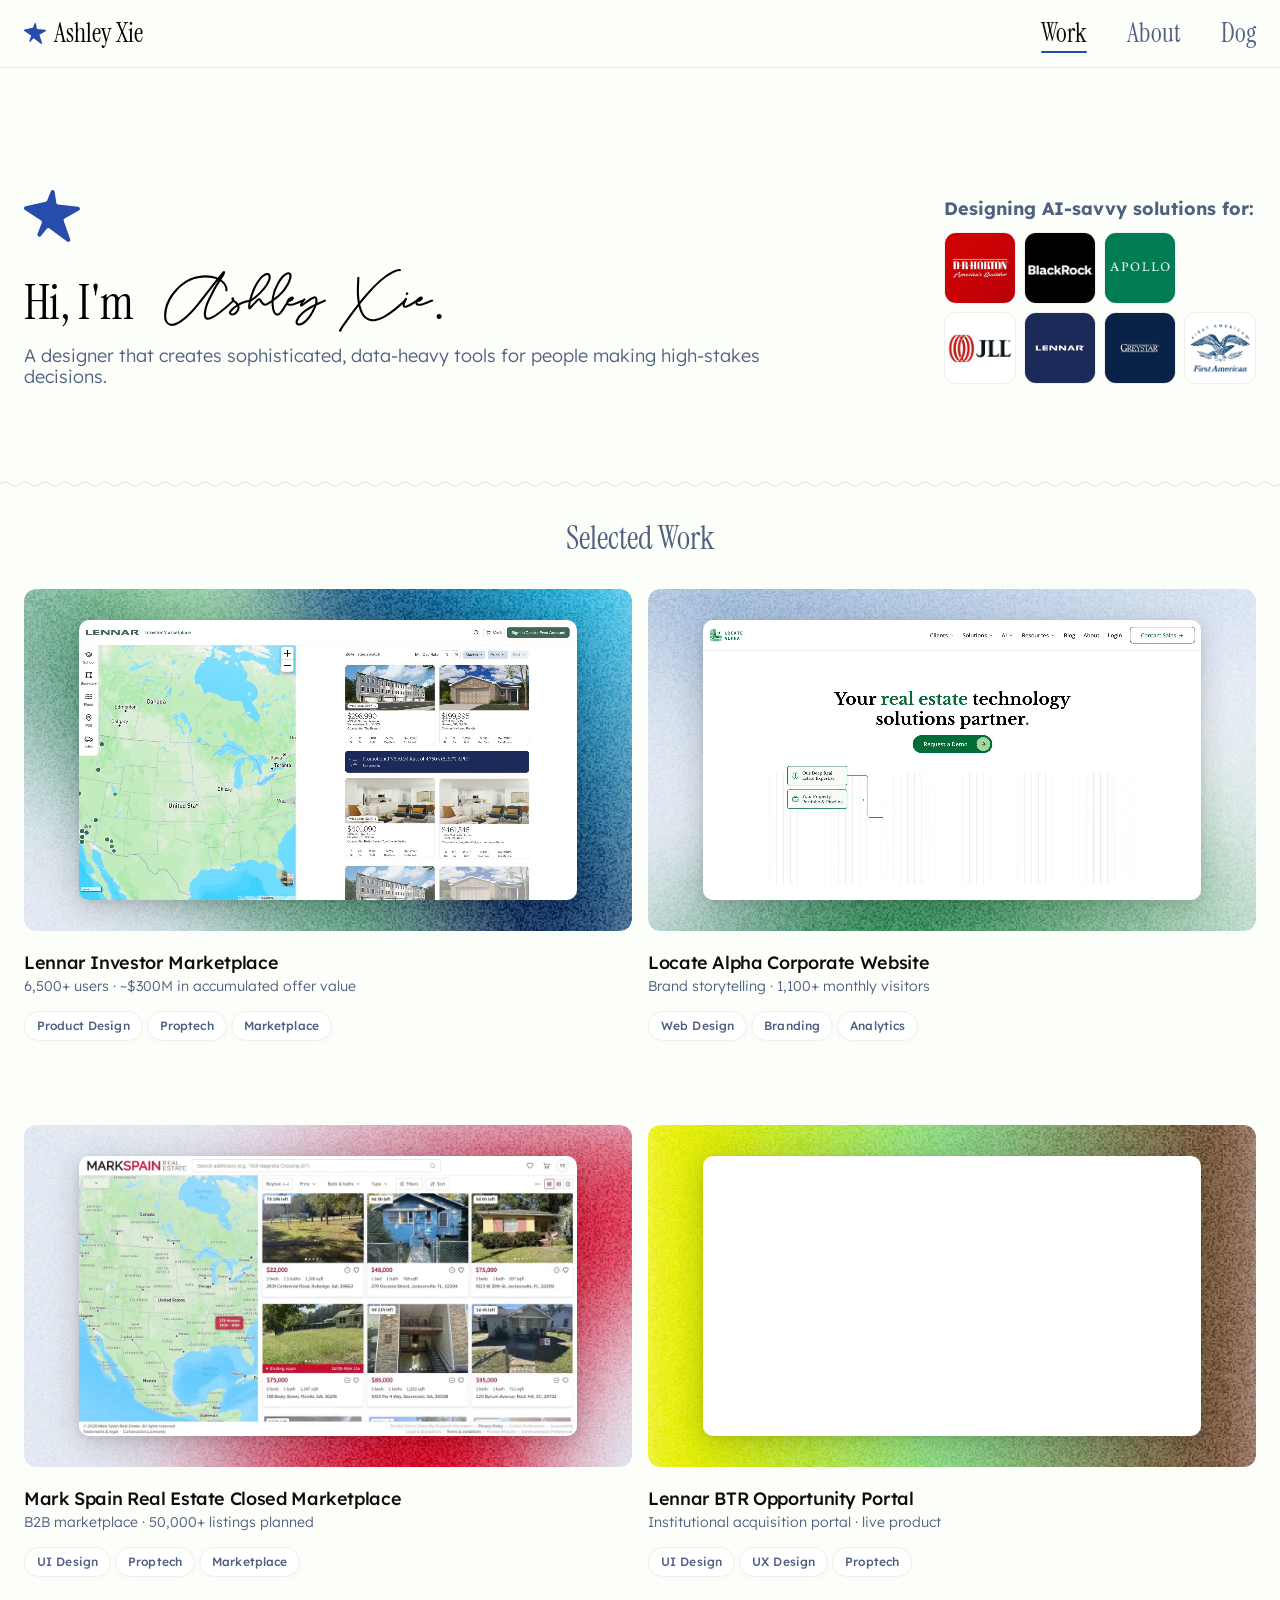
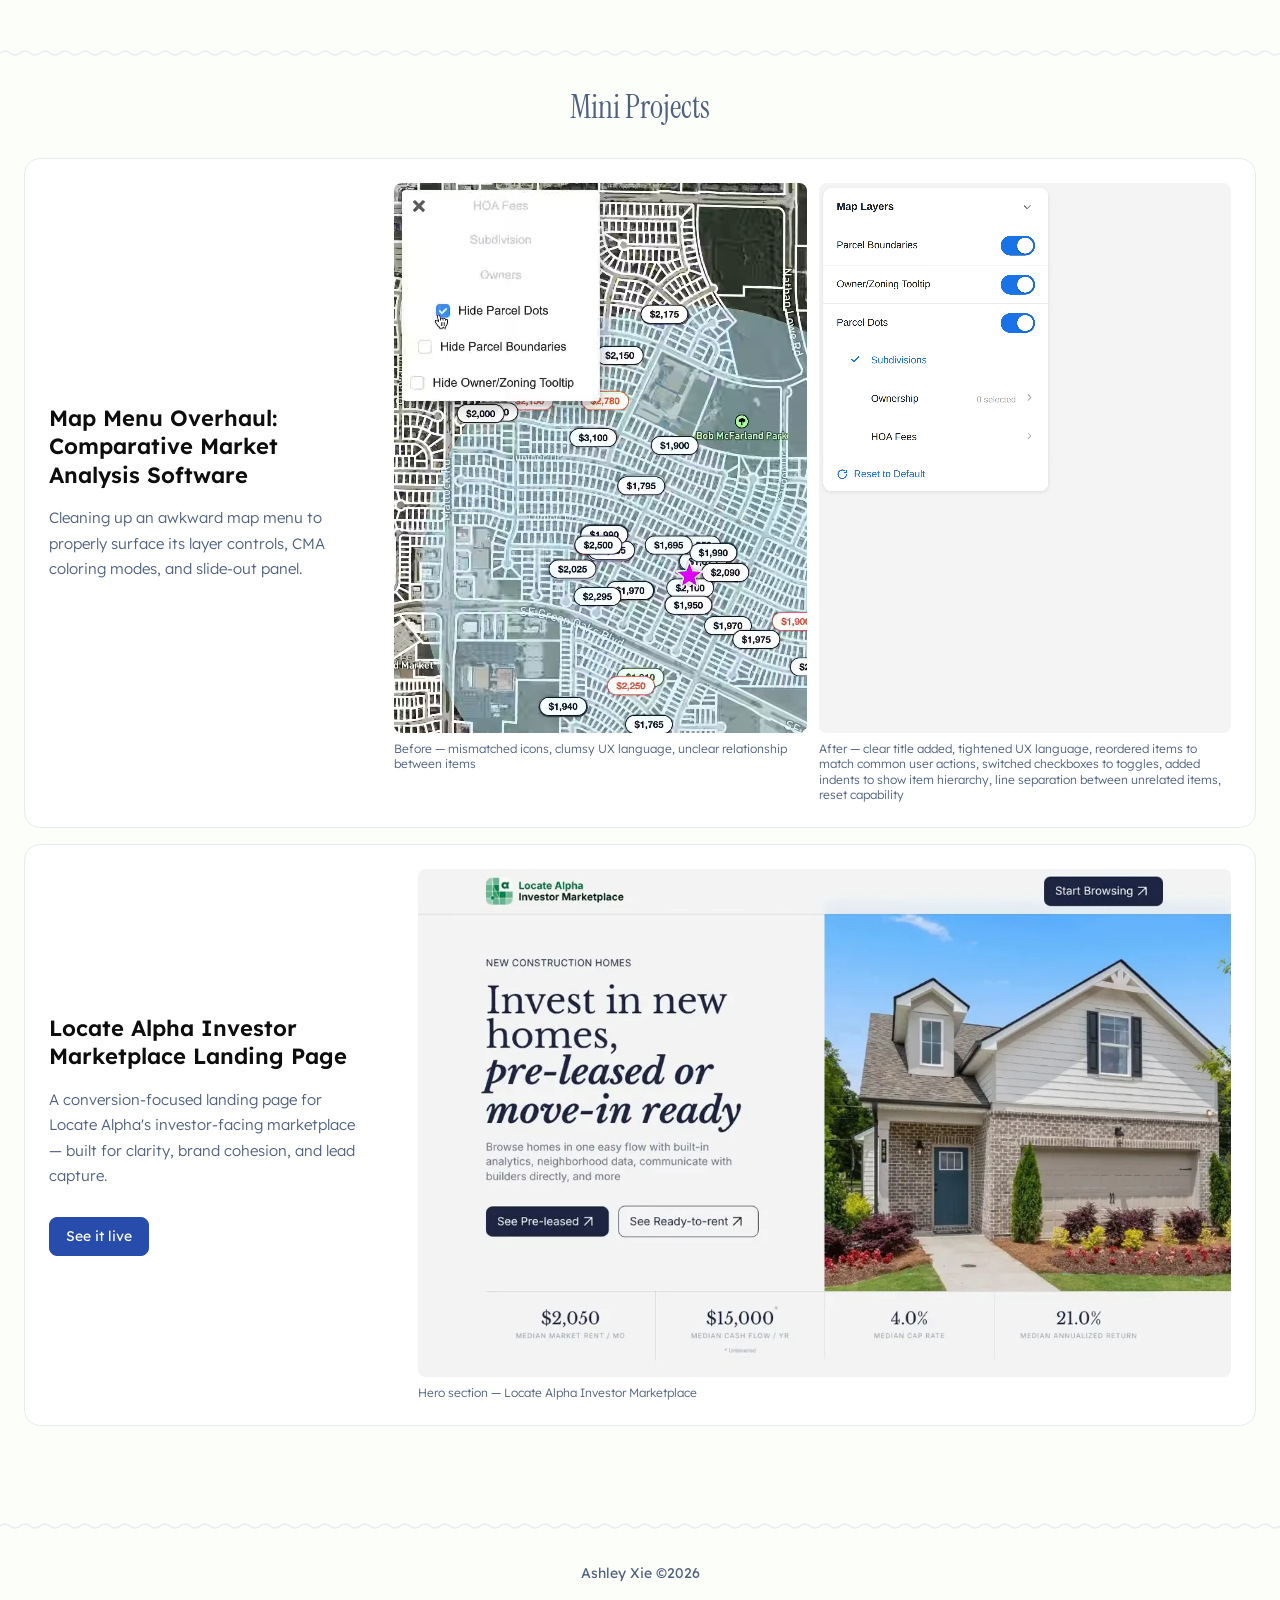
==== commit a6ce2292: "Footer: just 'Ashley Xie ©<year>' under the wavy line on every page; old footer styles removed" ====
--- a/index.html
+++ b/index.html
@@ -291,20 +291,7 @@
   <!-- ── Footer ─────────────────────────────────────────────── -->
   <footer class="footer" role="contentinfo">
     <div class="container">
-      <div class="footer__inner">
-        <p class="footer__tagline">Currently looking for UI/UX and Product Design Roles</p>
-        <img src="images/star.svg" alt="" class="footer__star-img" aria-hidden="true" />
-        <div class="footer__links">
-          <a href="https://www.linkedin.com/in/ashley-xie/" target="_blank" rel="noopener noreferrer" class="footer__social-link" aria-label="Connect on LinkedIn">
-            <svg width="14" height="14" viewBox="0 0 24 24" fill="currentColor" aria-hidden="true"><path d="M20.447 20.452h-3.554v-5.569c0-1.328-.027-3.037-1.852-3.037-1.853 0-2.136 1.445-2.136 2.939v5.667H9.351V9h3.414v1.561h.046c.477-.9 1.637-1.85 3.37-1.85 3.601 0 4.267 2.37 4.267 5.455v6.286zM5.337 7.433a2.062 2.062 0 0 1-2.063-2.065 2.064 2.064 0 1 1 2.063 2.065zm1.782 13.019H3.555V9h3.564v11.452zM22.225 0H1.771C.792 0 0 .774 0 1.729v20.542C0 23.227.792 24 1.771 24h20.451C23.2 24 24 23.227 24 22.271V1.729C24 .774 23.2 0 22.222 0h.003z"/></svg>
-            LinkedIn
-          </a>
-          <span class="footer__social-sep"> · </span>
-          <a href="mailto:ashleyjxie@gmail.com" class="footer__social-link">ashleyjxie[@]gmail.com</a>
-          <span class="footer__social-sep"> · </span>
-          <a href="Ashley_Xie_Design_Engineer.pdf" target="_blank" class="footer__social-link">Resume</a>
-        </div>
-      </div>
+      <p class="footer__copy">Ashley Xie &copy;<span class="footer__year">2026</span></p>
     </div>
   </footer>
 
--- a/css/styles.css
+++ b/css/styles.css
@@ -707,152 +707,13 @@
   background-position: top left;
 }
 
-.footer__inner {
-  display: flex;
-  align-items: center;
-  justify-content: space-between;
-  gap: var(--space-sm);
-}
-
-.footer__tagline {
-  font-size: var(--text-serif-lg);
-  font-family: var(--font-serif);
-  font-weight: var(--weight-regular);
-  color: var(--color-text);
-}
-
-.footer__star-img {
-  width: var(--space-8);
-  height: var(--space-8);
-  object-fit: contain;
-  flex-shrink: 0;
-}
-
-.footer__links {
-  display: flex;
-  align-items: center;
-  flex-shrink: 0;
-}
-
-.footer__social-link {
-  display: inline-flex;
-  align-items: center;
-  gap: var(--space-1);
-  font-size: var(--text-serif-sm);
-  font-weight: var(--weight-regular);
-  color: var(--color-text-muted);
-  transition: color var(--ease);
-  position: relative;
-}
-.footer__social-link::after {
-  content: '';
-  position: absolute;
-  bottom: calc(-1 * var(--space-0)); left: 0; right: 0;
-  height: var(--border-1);
-  background: var(--color-accent);
-  transform: scaleX(0);
-  transition: transform var(--ease);
-  transform-origin: left;
-}
-.footer__social-link:hover { color: var(--color-text); }
-.footer__social-link:hover::after { transform: scaleX(1); }
-
-.footer__social-sep {
-  display: inline-flex;
-  align-items: center;
-  align-self: center;
-  color: var(--color-text-muted);
-  font-size: var(--text-serif-sm);
-  padding: 0 var(--space-2);
-  height: 1em;
-  line-height: 1;
-  transform: translateY(-0.05em);
-}
-.footer__social-sep {
-  display: inline-block;
-  margin-top: var(--space-3);
-  color: var(--color-text-muted);
-  font-size: var(--text-serif-sm);
-}
-
-/* Vertical divider */
-.footer__divider {
-  display: flex;
-  align-items: center;
-  justify-content: center;
-  align-self: stretch;
-  flex-shrink: 0;
-  width: var(--space-11);
-}
-.footer__divider::after {
-  content: '';
-  display: block;
-  width: var(--space-13);
-  height: var(--space-13);
-  background-image: url('../images/star.svg');
-  background-size: contain;
-  background-repeat: no-repeat;
-  background-position: center;
-}
-
-/* Nav columns */
-.footer__col {
-  display: flex;
-  flex-direction: column;
-  gap: var(--space-1);
-  min-width: var(--space-19);
-  align-items: flex-start;
-}
-
-.footer__divider + .footer__col { margin-left: var(--space-15); }
-.footer__col + .footer__col    { margin-left: var(--space-11); }
-.footer__col-heading {
-  font-size: var(--text-serif-lg);
-  font-family: var(--font-serif);
-  font-weight: var(--weight-regular);
-  color: var(--color-text);
-  margin-bottom: var(--space-1);
-  display: inline-block;
-  border-bottom: var(--border-3) solid var(--color-accent);
-  padding-bottom: var(--space-1);
-}
-.footer__link {
-  font-size: var(--text-serif-sm);
-  color: var(--color-text-muted);
-  transition: color var(--ease);
-  position: relative;
-  display: inline-block;
-  white-space: nowrap;
-}
-.footer__link::before {
-  content: '• ';
-  color: var(--color-text-muted);
-}
-.footer__link::after {
-  content: '';
-  position: absolute;
-  bottom: var(--underline-offset); left: 0; right: 0;
-  height: var(--border-3);
-  background: var(--color-accent);
-  border-radius: var(--radius-2xs);
-  transform: scaleX(0);
-  transition: transform var(--ease);
-  transform-origin: left;
-}
-.footer__link:hover { color: var(--color-text); }
-.footer__link:hover::after { transform: scaleX(1); }
+.footer__copy {
+  text-align: center;
+  font-size: var(--text-sm);
+  color: var(--color-text-muted);
+}
 
 /* Projects 2-column sub-grid */
-.footer__projects {
-  display: flex;
-  gap: var(--space-9);
-}
-.footer__projects-col {
-  display: flex;
-  flex-direction: column;
-  gap: var(--space-3);
-  align-items: flex-start;
-}
 
 /* ============================================================
    ABOUT PAGE
@@ -1037,16 +898,6 @@
   background: var(--color-border);
 }
 
-/* ============================================================
-   MEDIA — TABLET (max 1024px)
-   ============================================================ */
-@media (max-width: 1300px) {
-  /* Tighten footer brand so columns don't overflow */
-  .footer__brand { flex: 0 0 40%; padding-right: var(--space-9); }
-  .footer__divider + .footer__col { margin-left: var(--space-9); }
-  .footer__col + .footer__col { margin-left: var(--space-md); }
-}
-
 @media (max-width: 1024px) {
   .projects__grid { gap: var(--space-6) var(--space-3); }
 }
@@ -1063,28 +914,7 @@
     gap: var(--space-13);
   }
 
-  /* Footer: stack */
-  .footer__inner { flex-direction: column; gap: var(--space-md); align-items: stretch; }
-  .footer__col { margin-left: 0 !important; width: 100%; }
-  .footer__divider { display: none; }
-  .footer__brand { flex: none; width: 100%; padding-right: 0; padding-bottom: calc(var(--space-md) + var(--space-2)); position: relative; }
-  .footer__brand::after {
-    content: '';
-    position: absolute;
-    bottom: 0; left: 0; right: 0;
-    height: var(--space-2);
-    background-image: url("data:image/svg+xml,%3Csvg xmlns='http://www.w3.org/2000/svg' width='20' height='8'%3E%3Cpath d='M0 4 Q5 0 10 4 Q15 8 20 4' fill='none' stroke='%23E8ECF2' stroke-width='1.5'/%3E%3C/svg%3E");
-    background-repeat: repeat-x;
-    background-position: bottom left;
-  }
-  .footer__tagline { font-size: var(--text-serif-md); }
-  .footer__col-heading { font-size: var(--text-serif-md); }
-
   /* Stack social links */
-  .footer__social-sep { display: none; }
-  .footer__social-link { display: block; margin-top: var(--space-1); }
-  .footer__social-link::before { content: '• '; color: var(--color-text-muted); }
-  .footer__social-link::after { display: none; }
 }
 
 /* ============================================================
@@ -1128,14 +958,6 @@
 
   .card:has(.card__thumb--5) { order: 1; }
 
-  /* Footer: stack and bullet list */
-  .footer__inner { flex-direction: column; align-items: flex-start; gap: var(--space-sm); }
-  .footer__star-img { display: none; }
-  .footer__links { flex-direction: column; align-items: flex-start; gap: var(--space-1); }
-  .footer__social-sep { display: none; }
-  .footer__social-link { margin-top: 0; }
-  .footer__social-link::before { content: '• '; color: var(--color-text-muted); }
-
   .about-split {
     grid-template-columns: 1fr;
     gap: var(--space-xl);
@@ -1159,38 +981,6 @@
   .exp-company { grid-column: 1; grid-row: 1; }
   .exp-role    { grid-column: 1; grid-row: 2; color: var(--color-text-muted); font-size: var(--text-sm); }
   .exp-date    { grid-column: 2; grid-row: 1; }
-
-  .footer__inner { flex-direction: column; gap: var(--space-md); align-items: stretch; }
-  .footer__col { margin-left: 0 !important; width: 100%; }
-  .footer__brand { text-align: left; width: 100%; padding-right: 0; padding-bottom: calc(var(--space-md) + var(--space-2)); position: relative; }
-  .footer__brand::after {
-    content: '';
-    position: absolute;
-    bottom: 0;
-    left: 0;
-    right: 0;
-    height: var(--space-2);
-    background-image: url("data:image/svg+xml,%3Csvg xmlns='http://www.w3.org/2000/svg' width='20' height='8'%3E%3Cpath d='M0 4 Q5 0 10 4 Q15 8 20 4' fill='none' stroke='%23E8ECF2' stroke-width='1.5'/%3E%3C/svg%3E");
-    background-repeat: repeat-x;
-    background-position: bottom left;
-  }
-  .footer__brand-name { justify-content: flex-start; }
-  .footer__divider { display: none; }
-  .footer__social-sep { display: none; }
-  .footer__social-link {
-    display: block;
-    margin-top: var(--space-1);
-  }
-  .footer__social-link::before {
-    content: '• ';
-    color: var(--color-text-muted);
-  }
-  .footer__social-link::after { display: none; }
-  .footer__link::before {
-    content: '• ';
-    color: var(--color-text-muted);
-  }
-  .footer__link::after { display: none; }
 }
 
 /* ============================================================
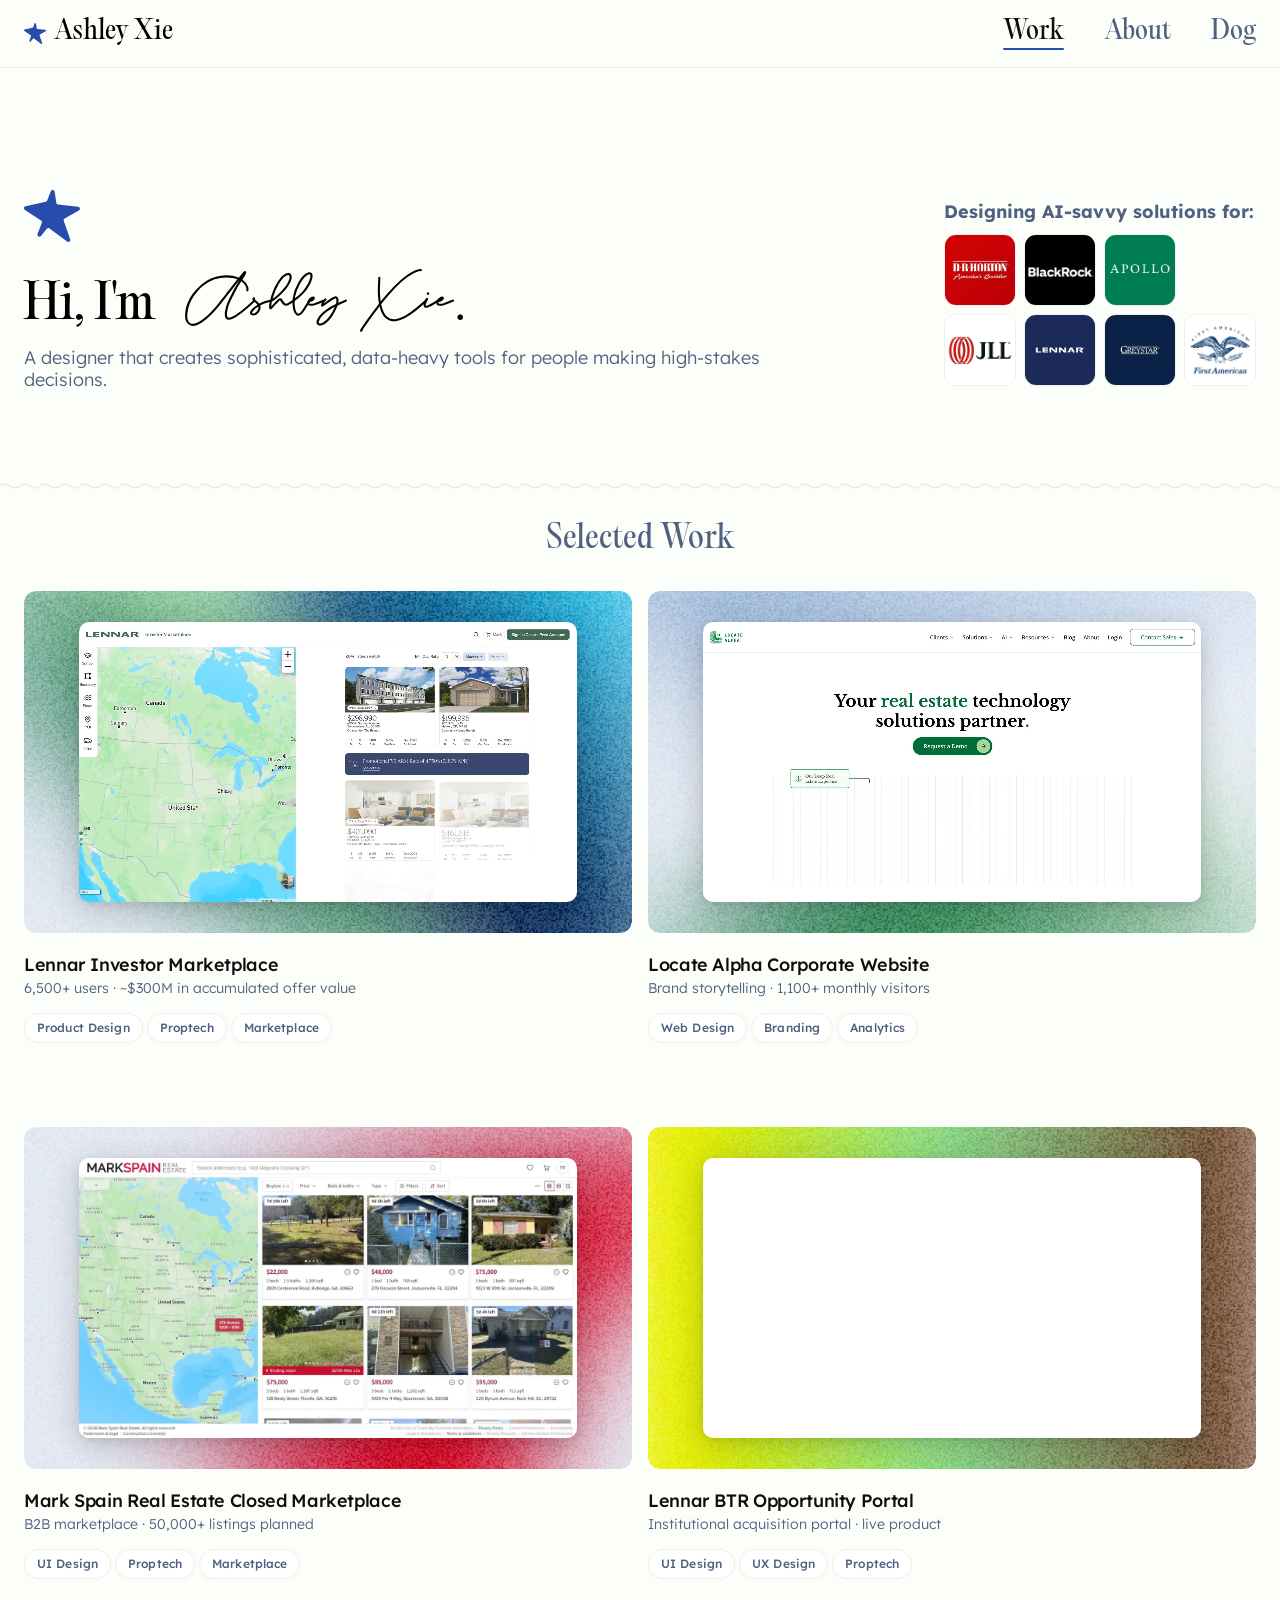
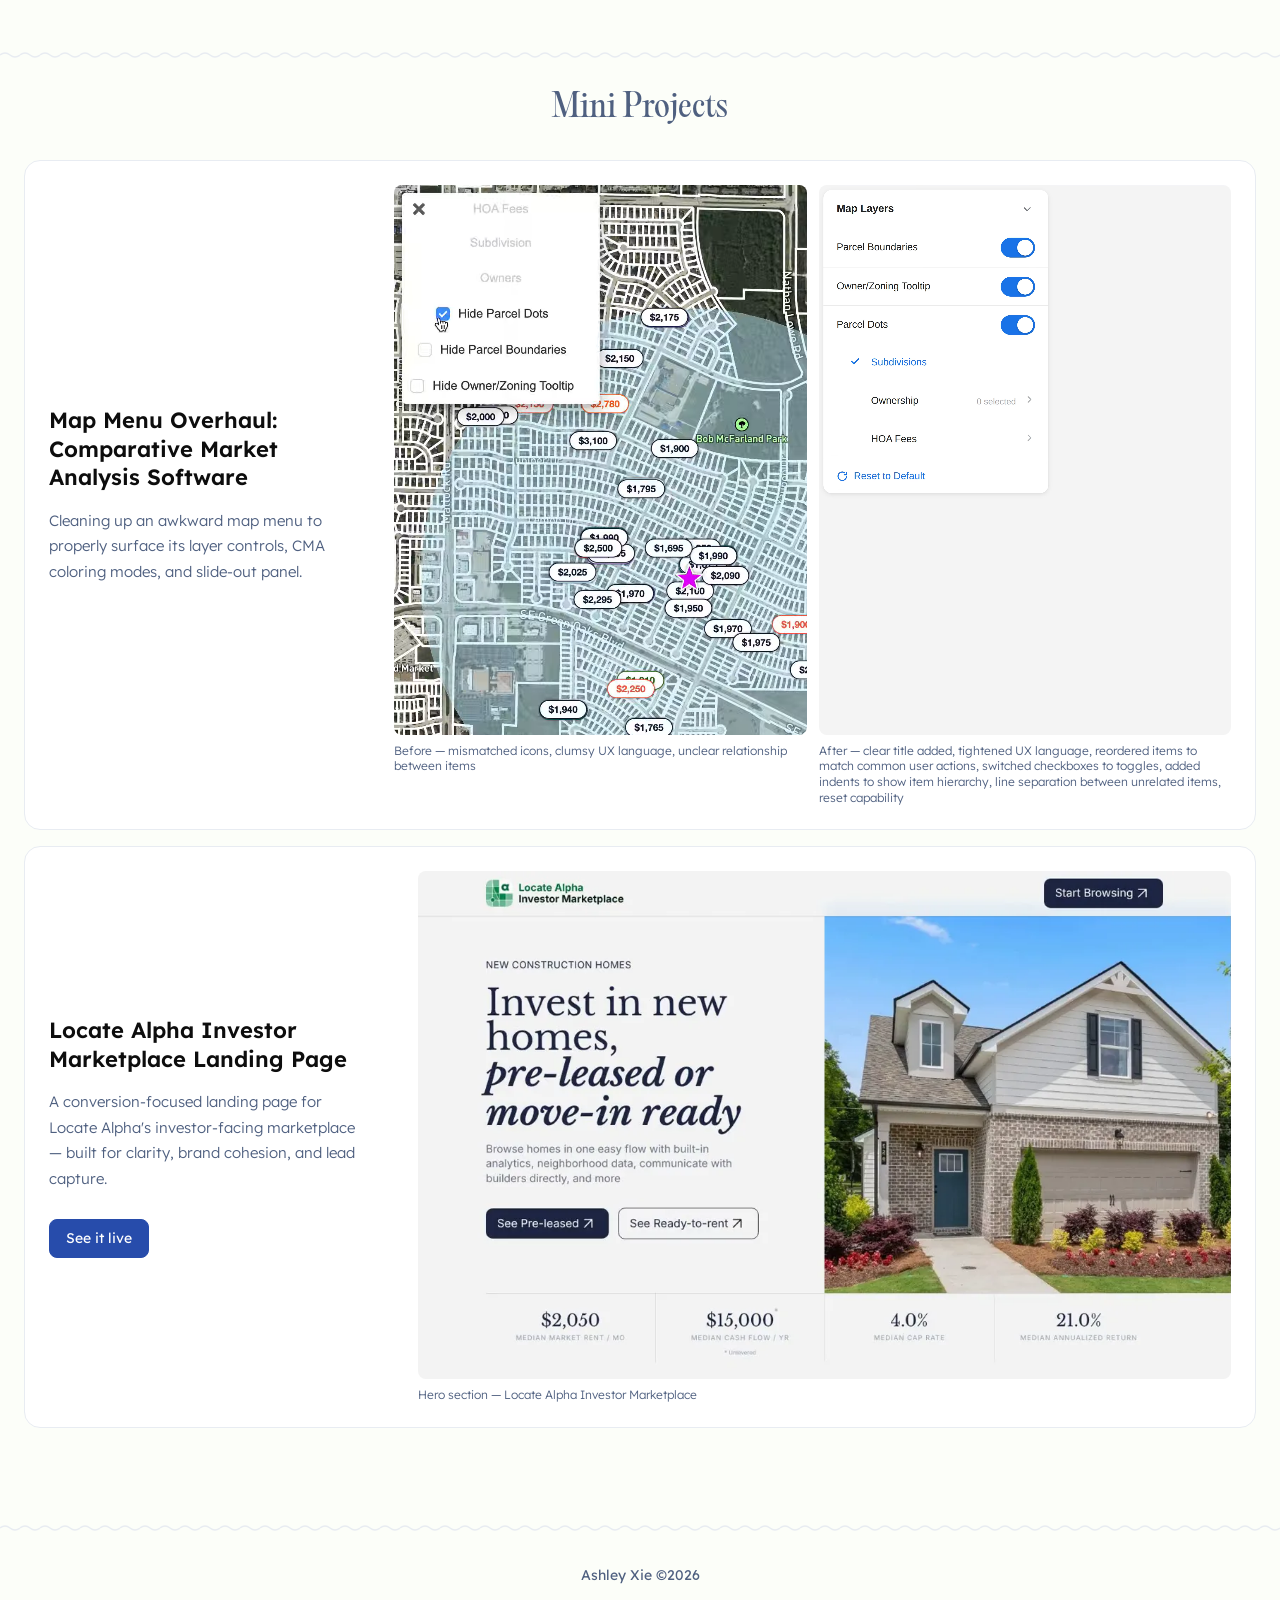
==== commit 6ce72b9d: "Headings: PP Editorial Old in place of Instrument Serif" ====
--- a/index.html
+++ b/index.html
@@ -7,7 +7,7 @@
   <meta name="description" content="Ashley Xie is a designer that creates sophisticated, data-heavy tools for people making high-stakes decisions." />
   <link rel="preconnect" href="https://fonts.googleapis.com" />
   <link rel="preconnect" href="https://fonts.gstatic.com" crossorigin />
-  <link href="https://fonts.googleapis.com/css2?family=Instrument+Serif:ital@0;1&family=Lexend:wght@300;400;500;600;700&display=swap" rel="stylesheet" />
+  <link href="https://fonts.googleapis.com/css2?family=Lexend:wght@300;400;500;600;700&display=swap" rel="stylesheet" />
   <link rel="stylesheet" href="css/tokens.css" />
   <link rel="stylesheet" href="css/styles.css" />
   <link rel="icon" type="image/svg+xml" href="images/star.svg" />
--- a/css/tokens.css
+++ b/css/tokens.css
@@ -3,6 +3,10 @@
    All CSS custom properties for the Ashley Xie portfolio site.
    Load this file before styles.css and case-study.css.
    ============================================================ */
+
+/* PP Editorial Old (trial: free for personal use) */
+@font-face { font-family: 'PP Editorial Old'; src: url('../fonts/PPEditorialOld-Regular.otf') format('opentype'); font-weight: 400 700; font-style: normal; font-display: swap; }
+@font-face { font-family: 'PP Editorial Old'; src: url('../fonts/PPEditorialOld-Italic.otf') format('opentype'); font-weight: 400 700; font-style: italic; font-display: swap; }
 
 :root {
 
@@ -47,7 +51,7 @@
      TYPOGRAPHY — Font families
      ---------------------------------------------------------- */
   --font:                'Lexend', sans-serif;
-  --font-serif:          'Instrument Serif', serif;
+  --font-serif:          'PP Editorial Old', serif;
 
   /* ----------------------------------------------------------
      TYPOGRAPHY — Type scale
